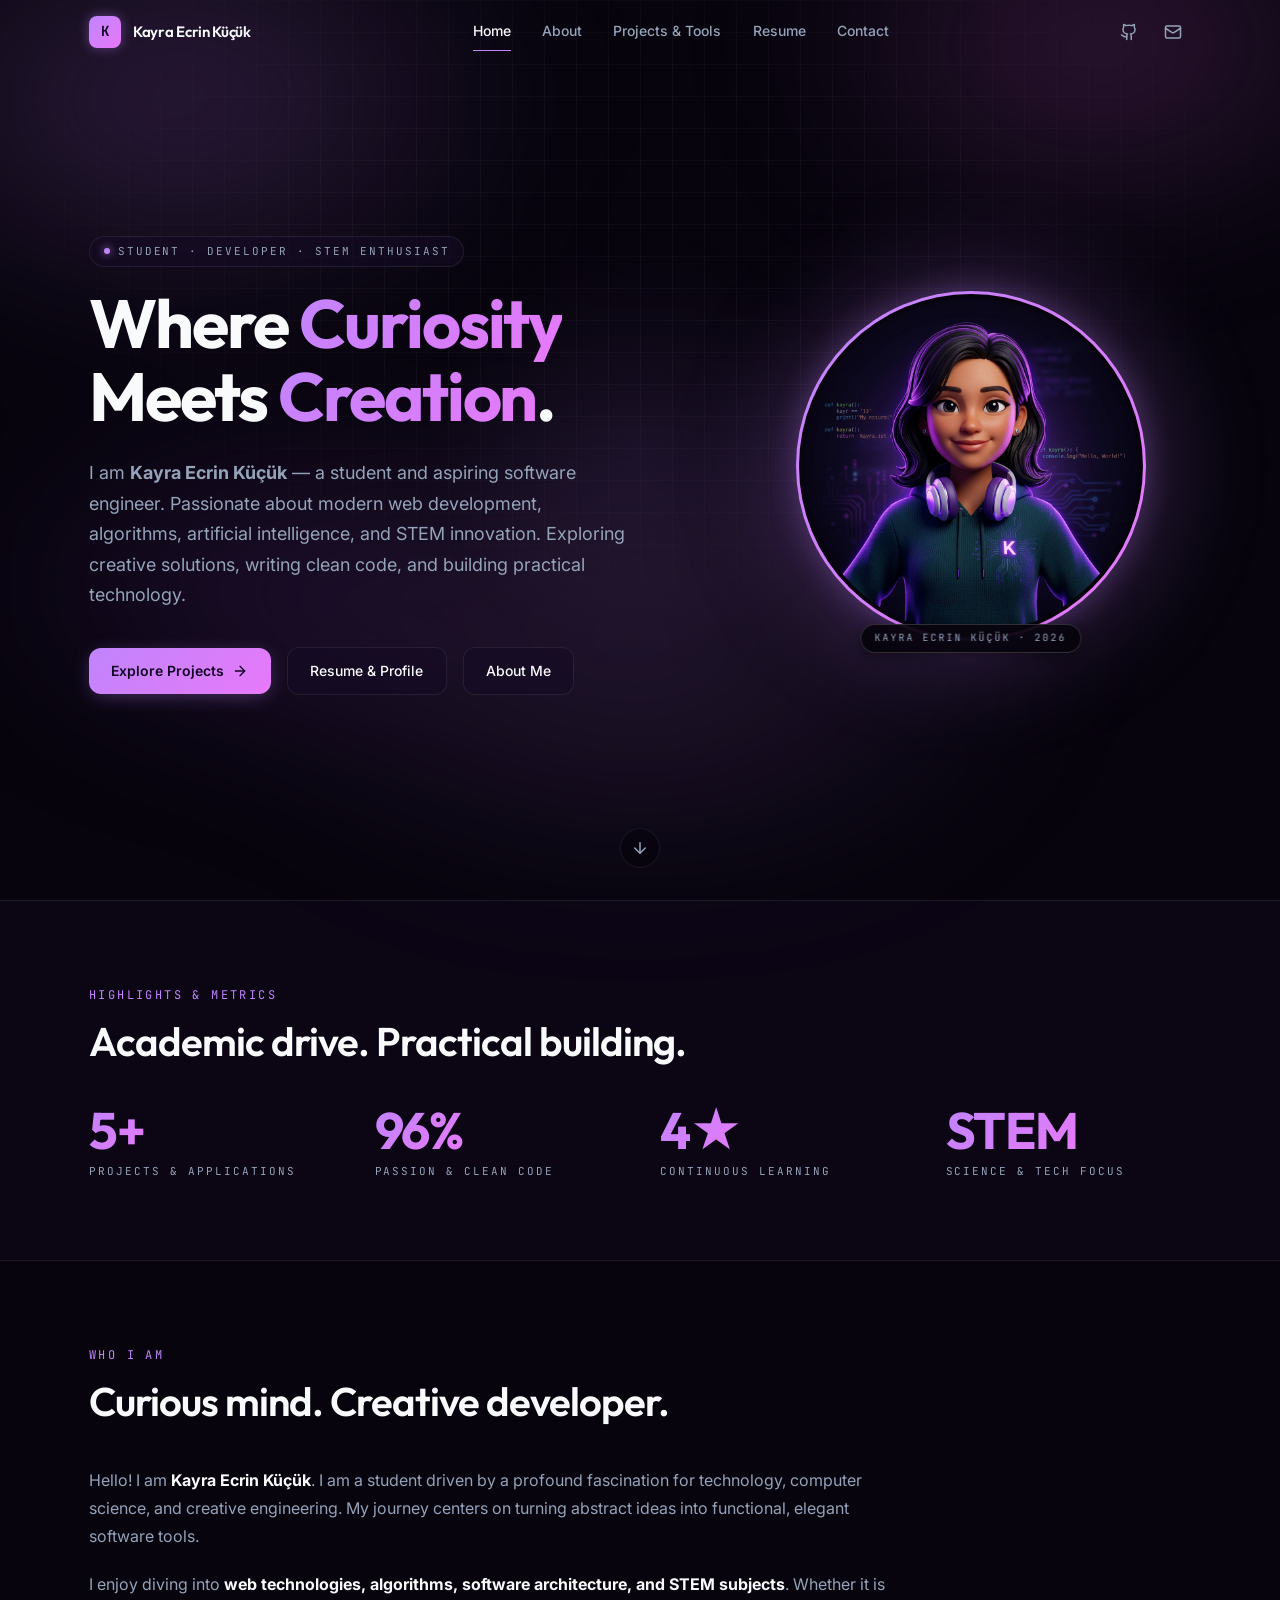
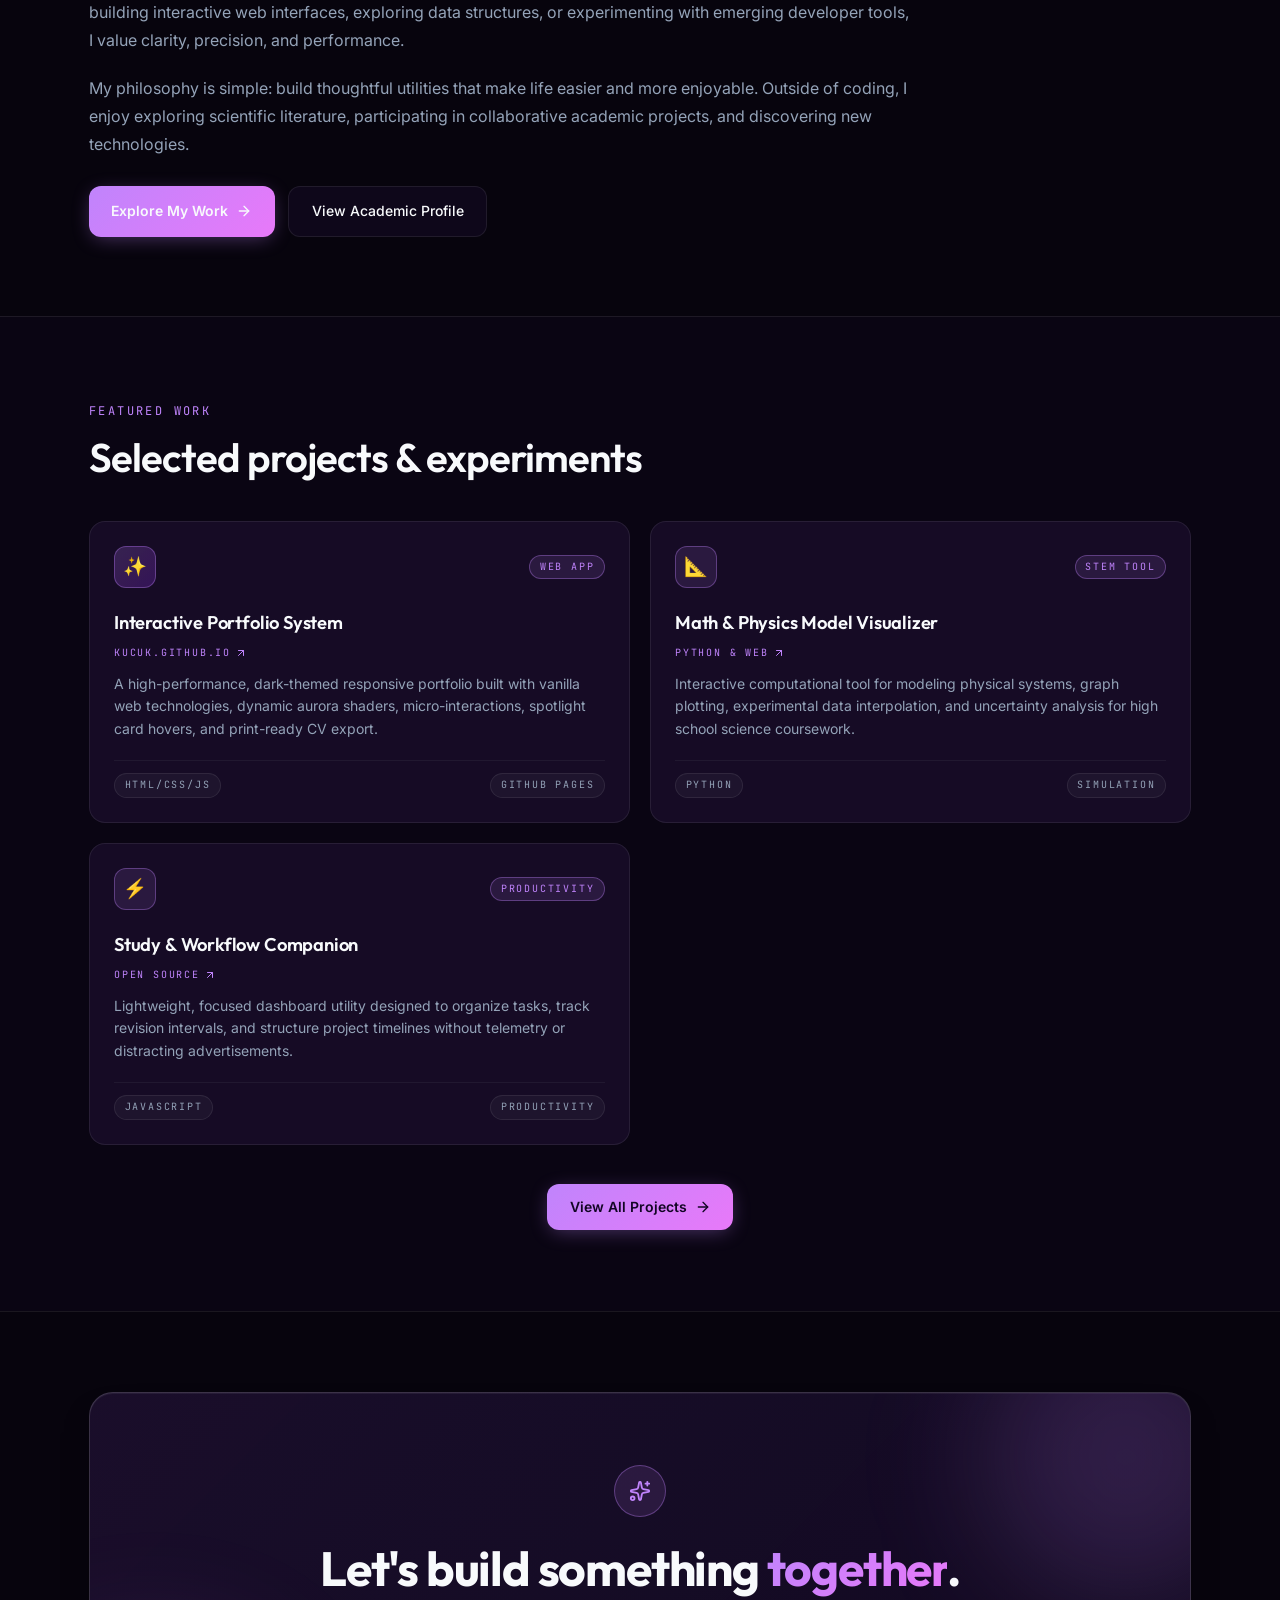
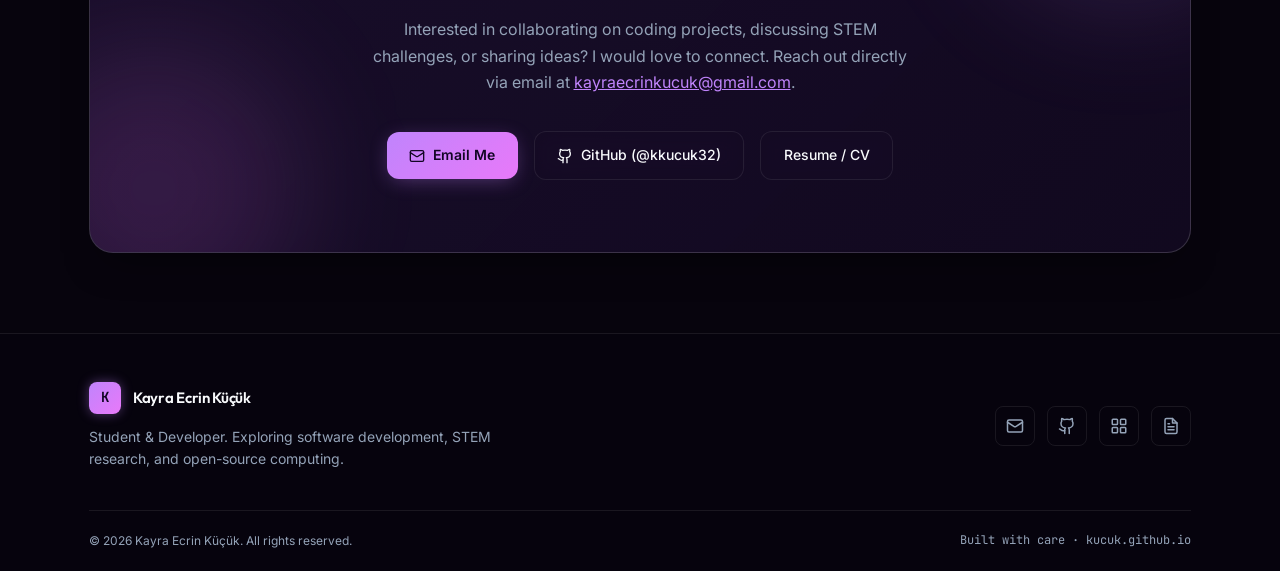
==== index.html @ c06391b4 "commit" ====
<!DOCTYPE html>
<html lang="en">

<head>
    <meta charset="UTF-8">
    <meta name="viewport" content="width=device-width, initial-scale=1.0">
    <title>Kayra Ecrin Küçük — Student & Developer</title>
    <link rel="icon" type="image/svg+xml" href="src/favicon.svg">
    <link rel="alternate icon" href="src/favicon.ico">
    <meta name="description"
        content="Portfolio of Kayra Ecrin Küçük. Student and developer passionate about software development, STEM research, modern web experiences, and innovative technology.">
    <meta name="theme-color" content="#07040d">
    <meta property="og:title" content="Kayra Ecrin Küçük — Student & Developer">
    <meta property="og:description"
        content="Student and developer building fast, modern web applications, exploring STEM research, and crafting software solutions.">
    <meta property="og:type" content="website">

    <!-- Google Fonts & Stylesheets -->
    <link rel="preconnect" href="https://fonts.googleapis.com">
    <link rel="preconnect" href="https://fonts.gstatic.com" crossorigin>
    <link rel="stylesheet" href="css/style.css">
</head>

<body>
    <!-- Top Scroll Progress Bar -->
    <div class="scroll-progress-bar" aria-hidden="true">
        <div class="scroll-progress-indicator" id="scroll-progress"></div>
    </div>

    <!-- Atmospheric Backdrop (Purple & Black Aurora Mesh) -->
    <div class="bg-grid-fade" aria-hidden="true"></div>
    <div class="aurora-mesh" aria-hidden="true"></div>

    <!-- Navigation Header -->
    <header class="site-header">
        <div class="max-w-container header-inner">
            <a href="index.html" class="brand-link" aria-label="Kayra Ecrin Küçük Home">
                <span class="brand-logo-box">K</span>
                <span>Kayra Ecrin Küçük</span>
            </a>

            <nav class="nav-links" aria-label="Main Navigation">
                <a href="index.html" class="nav-link active">Home</a>
                <a href="#about" class="nav-link">About</a>
                <a href="projects.html" class="nav-link">Projects & Tools</a>
                <a href="resume.html" class="nav-link">Resume</a>
                <a href="#contact" class="nav-link">Contact</a>
            </nav>

            <div class="header-actions">
                <a href="https://github.com/kkucuk32" target="_blank" rel="noopener noreferrer" class="icon-button"
                    aria-label="GitHub Profile" title="GitHub: @kkucuk32">
                    <svg xmlns="http://www.w3.org/2000/svg" width="18" height="18" viewBox="0 0 24 24" fill="none"
                        stroke="currentColor" stroke-width="2" stroke-linecap="round" stroke-linejoin="round">
                        <path
                            d="M15 22v-4a4.8 4.8 0 0 0-1-3.5c3 0 6-2 6-5.5.08-1.25-.27-2.48-1-3.5.28-1.15.28-2.35 0-3.5 0 0-1 0-3 1.5-2.64-.5-5.36-.5-8 0C6 2 5 2 5 2c-.3 1.15-.3 2.35 0 3.5A5.403 5.403 0 0 0 4 9c0 3.5 3 5.5 6 5.5-.39.49-.68 1.05-.85 1.65-.17.6-.22 1.23-.15 1.85v4">
                        </path>
                        <path d="M9 18c-4.51 2-5-2-7-2"></path>
                    </svg>
                </a>
                <a href="mailto:kayraecrinkucuk@gmail.com" class="icon-button" aria-label="Send Email"
                    title="kayraecrinkucuk@gmail.com">
                    <svg xmlns="http://www.w3.org/2000/svg" width="18" height="18" viewBox="0 0 24 24" fill="none"
                        stroke="currentColor" stroke-width="2" stroke-linecap="round" stroke-linejoin="round">
                        <rect width="20" height="16" x="2" y="4" rx="2"></rect>
                        <path d="m22 7-8.97 5.7a1.94 1.94 0 0 1-2.06 0L2 7"></path>
                    </svg>
                </a>
                <button type="button" class="mobile-toggle" id="mobile-toggle" aria-label="Toggle navigation menu"
                    aria-expanded="false">
                    <svg xmlns="http://www.w3.org/2000/svg" width="18" height="18" viewBox="0 0 24 24" fill="none"
                        stroke="currentColor" stroke-width="2" stroke-linecap="round" stroke-linejoin="round">
                        <path d="M4 6h16"></path>
                        <path d="M4 12h16"></path>
                        <path d="M4 18h16"></path>
                    </svg>
                </button>
            </div>
        </div>
    </header>

    <!-- Mobile Drawer -->
    <div class="mobile-nav-drawer" id="mobile-drawer" aria-label="Mobile Navigation">
        <a href="index.html" class="mobile-nav-link active">
            <span>Home</span>
            <span>→</span>
        </a>
        <a href="#about" class="mobile-nav-link">
            <span>About</span>
            <span>→</span>
        </a>
        <a href="projects.html" class="mobile-nav-link">
            <span>Projects & Tools</span>
            <span>→</span>
        </a>
        <a href="resume.html" class="mobile-nav-link">
            <span>Resume / Academic Profile</span>
            <span>→</span>
        </a>
        <a href="#contact" class="mobile-nav-link">
            <span>Contact</span>
            <span>→</span>
        </a>
        <a href="mailto:kayraecrinkucuk@gmail.com" class="mobile-nav-link">
            <span>Email (kayraecrinkucuk@gmail.com)</span>
            <span>✉️</span>
        </a>
        <a href="https://github.com/kkucuk32" target="_blank" rel="noopener noreferrer" class="mobile-nav-link">
            <span>GitHub Profile</span>
            <span>↗</span>
        </a>
    </div>

    <!-- Main Content -->
    <main class="site-main">
        <!-- Hero Section -->
        <section class="hero-section">
            <div class="max-w-container">
                <div class="hero-grid">
                    <div class="hero-content">
                        <div class="reveal">
                            <div class="badge-pill">
                                <span class="pulse-dot"></span>
                                <span>Student · Developer · STEM Enthusiast</span>
                            </div>
                        </div>

                        <div class="reveal">
                            <h1 class="hero-title">
                                Where <span class="text-gradient">Curiosity</span><br>
                                Meets <span class="text-gradient">Creation</span>.
                            </h1>
                        </div>

                        <div class="reveal">
                            <p class="hero-desc">
                                I am <strong>Kayra Ecrin Küçük</strong> — a student and aspiring software engineer.
                                Passionate about modern web development, algorithms, artificial intelligence, and STEM innovation.
                                Exploring creative solutions, writing clean code, and building practical technology.
                            </p>
                        </div>

                        <div class="reveal">
                            <div class="hero-cta-group">
                                <a href="projects.html" class="btn-primary animate-pulse-glow">
                                    <span>Explore Projects</span>
                                    <svg class="btn-arrow" xmlns="http://www.w3.org/2000/svg" width="16" height="16"
                                        viewBox="0 0 24 24" fill="none" stroke="currentColor" stroke-width="2"
                                        stroke-linecap="round" stroke-linejoin="round">
                                        <path d="M5 12h14"></path>
                                        <path d="m12 5 7 7-7 7"></path>
                                    </svg>
                                </a>
                                <a href="resume.html" class="btn-secondary">
                                    <span>Resume & Profile</span>
                                </a>
                                <a href="#about" class="btn-secondary">
                                    <span>About Me</span>
                                </a>
                            </div>
                        </div>
                    </div>

                    <div class="hero-visual reveal">
                        <div class="avatar-wrapper">
                            <div class="avatar-glow"></div>
                            <div class="avatar-ring">
                                <div class="avatar-inner">
                                    <img src="src/Avatar.png" alt="Kayra Ecrin Küçük portrait avatar"
                                        class="avatar-image" loading="eager" width="550" height="550">
                                </div>
                                <div class="avatar-chip">
                                    Kayra Ecrin Küçük · 2026
                                </div>
                            </div>
                        </div>
                    </div>
                </div>
            </div>

            <!-- Scroll Indicator -->
            <div class="hero-scroll-indicator">
                <a href="#impact" class="scroll-btn" aria-label="Scroll down to impact">
                    <svg xmlns="http://www.w3.org/2000/svg" width="18" height="18" viewBox="0 0 24 24" fill="none"
                        stroke="currentColor" stroke-width="2" stroke-linecap="round" stroke-linejoin="round">
                        <path d="M12 5v14"></path>
                        <path d="m19 12-7 7-7-7"></path>
                    </svg>
                </a>
            </div>
        </section>

        <!-- Impact / Stats Numbers Bar -->
        <section id="impact" class="section-divider impact-section section-pad">
            <div class="max-w-container">
                <div class="reveal">
                    <span class="section-tag">Highlights & Metrics</span>
                    <h2 class="section-heading">Academic drive. Practical building.</h2>
                </div>

                <div class="stats-grid reveal">
                    <div class="stat-item">
                        <span class="stat-number"><span class="text-gradient" data-count-target="6"
                                data-count-suffix="+">6+</span></span>
                        <span class="stat-label">Projects & Applications</span>
                    </div>

                    <div class="stat-item">
                        <span class="stat-number"><span class="text-gradient" data-count-target="100"
                                data-count-suffix="%">100%</span></span>
                        <span class="stat-label">Passion & Clean Code</span>
                    </div>

                    <div class="stat-item">
                        <span class="stat-number"><span class="text-gradient" data-count-target="5"
                                data-count-suffix="★">5★</span></span>
                        <span class="stat-label">Continuous Learning</span>
                    </div>

                    <div class="stat-item">
                        <span class="stat-number"><span class="text-gradient">STEM</span></span>
                        <span class="stat-label">Science & Tech Focus</span>
                    </div>
                </div>
            </div>
        </section>

        <!-- Who I Am / Story Section -->
        <section id="about" class="section-divider section-pad">
            <div class="max-w-container">
                <div class="reveal">
                    <span class="section-tag">Who I Am</span>
                    <h2 class="section-heading">Curious mind. Creative developer.</h2>
                </div>

                <div class="who-grid">
                    <div class="who-text reveal">
                        <p>
                            Hello! I am <strong>Kayra Ecrin Küçük</strong>. I am a student driven by a profound fascination
                            for technology, computer science, and creative engineering. My journey centers on turning abstract ideas
                            into functional, elegant software tools.
                        </p>
                        <p>
                            I enjoy diving into <strong>web technologies, algorithms, software architecture, and STEM subjects</strong>.
                            Whether it is building interactive web interfaces, exploring data structures, or experimenting with emerging
                            developer tools, I value clarity, precision, and performance.
                        </p>
                        <p>
                            My philosophy is simple: build thoughtful utilities that make life easier and more enjoyable.
                            Outside of coding, I enjoy exploring scientific literature, participating in collaborative academic projects,
                            and discovering new technologies.
                        </p>
                        <div style="padding-top: 0.5rem; display: flex; gap: 0.85rem; flex-wrap: wrap;">
                            <a href="projects.html" class="btn-primary">
                                <span>Explore My Work</span>
                                <svg xmlns="http://www.w3.org/2000/svg" width="16" height="16" viewBox="0 0 24 24"
                                    fill="none" stroke="currentColor" stroke-width="2" stroke-linecap="round"
                                    stroke-linejoin="round">
                                    <path d="M5 12h14"></path>
                                    <path d="m12 5 7 7-7 7"></path>
                                </svg>
                            </a>
                            <a href="resume.html" class="btn-secondary">
                                <span>View Academic Profile</span>
                            </a>
                        </div>
                    </div>
                </div>
            </div>
        </section>

        <!-- Featured Selected Projects -->
        <section class="section-divider section-pad" style="background-color: rgba(20, 11, 36, 0.3);">
            <div class="max-w-container">
                <div class="reveal">
                    <span class="section-tag">Featured Work</span>
                    <h2 class="section-heading">Selected projects & experiments</h2>
                </div>

                <div class="projects-grid">
                    <!-- Project 1: Modern Web Platform -->
                    <div class="reveal">
                        <a href="projects.html" class="spotlight-card">
                            <div class="spotlight-top">
                                <div class="spotlight-icon-box" style="background: linear-gradient(135deg, rgba(192, 132, 252, 0.2) 0%, rgba(147, 51, 234, 0.25) 100%); border-color: rgba(192, 132, 252, 0.35); color: #c084fc;">✨</div>
                                <span class="tag-badge" style="background: rgba(192, 132, 252, 0.12); border-color: rgba(192, 132, 252, 0.35); color: #c084fc;">Web App</span>
                            </div>
                            <h3 class="spotlight-title">Interactive Portfolio System</h3>
                            <span class="spotlight-link-tag">
                                kucuk.github.io
                                <svg xmlns="http://www.w3.org/2000/svg" width="12" height="12" viewBox="0 0 24 24"
                                    fill="none" stroke="currentColor" stroke-width="2" stroke-linecap="round"
                                    stroke-linejoin="round">
                                    <path d="M7 7h10v10"></path>
                                    <path d="M7 17 17 7"></path>
                                </svg>
                            </span>
                            <p class="spotlight-desc">
                                A high-performance, dark-themed responsive portfolio built with vanilla web technologies, dynamic aurora shaders, micro-interactions, spotlight card hovers, and print-ready CV export.
                            </p>
                            <div class="spotlight-footer">
                                <span class="tag-badge-muted">HTML/CSS/JS</span>
                                <span class="tag-badge-muted">GitHub Pages</span>
                            </div>
                        </a>
                    </div>

                    <!-- Project 2: STEM Analytics & Solver -->
                    <div class="reveal">
                        <a href="projects.html" class="spotlight-card">
                            <div class="spotlight-top">
                                <div class="spotlight-icon-box">📐</div>
                                <span class="tag-badge">STEM Tool</span>
                            </div>
                            <h3 class="spotlight-title">Math & Physics Model Visualizer</h3>
                            <span class="spotlight-link-tag">
                                Python & Web
                                <svg xmlns="http://www.w3.org/2000/svg" width="12" height="12" viewBox="0 0 24 24"
                                    fill="none" stroke="currentColor" stroke-width="2" stroke-linecap="round"
                                    stroke-linejoin="round">
                                    <path d="M7 7h10v10"></path>
                                    <path d="M7 17 17 7"></path>
                                </svg>
                            </span>
                            <p class="spotlight-desc">
                                Interactive computational tool for modeling physical systems, graph plotting, experimental data interpolation, and uncertainty analysis for high school science coursework.
                            </p>
                            <div class="spotlight-footer">
                                <span class="tag-badge-muted">Python</span>
                                <span class="tag-badge-muted">Simulation</span>
                            </div>
                        </a>
                    </div>

                    <!-- Project 3: Smart Productivity Utility -->
                    <div class="reveal">
                        <a href="projects.html" class="spotlight-card">
                            <div class="spotlight-top">
                                <div class="spotlight-icon-box">⚡</div>
                                <span class="tag-badge">Productivity</span>
                            </div>
                            <h3 class="spotlight-title">Study & Workflow Companion</h3>
                            <span class="spotlight-link-tag">
                                Open Source
                                <svg xmlns="http://www.w3.org/2000/svg" width="12" height="12" viewBox="0 0 24 24"
                                    fill="none" stroke="currentColor" stroke-width="2" stroke-linecap="round"
                                    stroke-linejoin="round">
                                    <path d="M7 7h10v10"></path>
                                    <path d="M7 17 17 7"></path>
                                </svg>
                            </span>
                            <p class="spotlight-desc">
                                Lightweight, focused dashboard utility designed to organize tasks, track revision intervals, and structure project timelines without telemetry or distracting advertisements.
                            </p>
                            <div class="spotlight-footer">
                                <span class="tag-badge-muted">JavaScript</span>
                                <span class="tag-badge-muted">Productivity</span>
                            </div>
                        </a>
                    </div>
                </div>

                <div class="reveal" style="margin-top: 2.5rem; display: flex; justify-content: center;">
                    <a href="projects.html" class="btn-primary">
                        <span>View All Projects</span>
                        <svg class="btn-arrow" xmlns="http://www.w3.org/2000/svg" width="16" height="16"
                            viewBox="0 0 24 24" fill="none" stroke="currentColor" stroke-width="2"
                            stroke-linecap="round" stroke-linejoin="round">
                            <path d="M5 12h14"></path>
                            <path d="m12 5 7 7-7 7"></path>
                        </svg>
                    </a>
                </div>
            </div>
        </section>

        <!-- CTA Section -->
        <section id="contact" class="section-divider section-pad">
            <div class="max-w-container">
                <div class="reveal">
                    <div class="cta-card">
                        <div class="cta-glow-1"></div>
                        <div class="cta-glow-2"></div>

                        <div class="cta-icon-box">
                            <svg xmlns="http://www.w3.org/2000/svg" width="22" height="22" viewBox="0 0 24 24"
                                fill="none" stroke="currentColor" stroke-width="2" stroke-linecap="round"
                                stroke-linejoin="round">
                                <path
                                    d="M11.017 2.814a1 1 0 0 1 1.966 0l1.051 5.558a2 2 0 0 0 1.594 1.594l5.558 1.051a1 1 0 0 1 0 1.966l-5.558 1.051a2 2 0 0 0-1.594 1.594l-1.051 5.558a1 1 0 0 1-1.966 0l-1.051-5.558a2 2 0 0 0-1.594-1.594l-5.558-1.051a1 1 0 0 1 0-1.966l5.558-1.051a2 2 0 0 0 1.594-1.594z">
                                </path>
                                <path d="M20 2v4"></path>
                                <path d="M22 4h-4"></path>
                                <circle cx="4" cy="20" r="2"></circle>
                            </svg>
                        </div>

                        <h2 class="cta-title">
                            Let's build something <span class="text-gradient">together</span>.
                        </h2>

                        <p class="cta-desc">
                            Interested in collaborating on coding projects, discussing STEM challenges, or sharing ideas?
                            I would love to connect. Reach out directly via email at
                            <a href="mailto:kayraecrinkucuk@gmail.com"
                                style="color: var(--primary); text-decoration: underline;">kayraecrinkucuk@gmail.com</a>.
                        </p>

                        <div class="cta-actions">
                            <a href="mailto:kayraecrinkucuk@gmail.com" class="btn-primary animate-pulse-glow">
                                <svg xmlns="http://www.w3.org/2000/svg" width="16" height="16" viewBox="0 0 24 24"
                                    fill="none" stroke="currentColor" stroke-width="2" stroke-linecap="round"
                                    stroke-linejoin="round">
                                    <rect width="20" height="16" x="2" y="4" rx="2"></rect>
                                    <path d="m22 7-8.97 5.7a1.94 1.94 0 0 1-2.06 0L2 7"></path>
                                </svg>
                                <span>Email Me</span>
                            </a>
                            <a href="https://github.com/kkucuk32" target="_blank" rel="noopener noreferrer"
                                class="btn-secondary">
                                <svg xmlns="http://www.w3.org/2000/svg" width="16" height="16" viewBox="0 0 24 24"
                                    fill="none" stroke="currentColor" stroke-width="2" stroke-linecap="round"
                                    stroke-linejoin="round">
                                    <path
                                        d="M15 22v-4a4.8 4.8 0 0 0-1-3.5c3 0 6-2 6-5.5.08-1.25-.27-2.48-1-3.5.28-1.15.28-2.35 0-3.5 0 0-1 0-3 1.5-2.64-.5-5.36-.5-8 0C6 2 5 2 5 2c-.3 1.15-.3 2.35 0 3.5A5.403 5.403 0 0 0 4 9c0 3.5 3 5.5 6 5.5-.39.49-.68 1.05-.85 1.65-.17.6-.22 1.23-.15 1.85v4">
                                    </path>
                                    <path d="M9 18c-4.51 2-5-2-7-2"></path>
                                </svg>
                                <span>GitHub (@kkucuk32)</span>
                            </a>
                            <a href="resume.html" class="btn-secondary">
                                <span>Resume / CV</span>
                            </a>
                        </div>
                    </div>
                </div>
            </div>
        </section>
    </main>

    <!-- Footer -->
    <footer class="site-footer">
        <div class="max-w-container">
            <div class="footer-top">
                <div class="footer-brand">
                    <a href="index.html" class="brand-link">
                        <span class="brand-logo-box">K</span>
                        <span>Kayra Ecrin Küçük</span>
                    </a>
                    <p class="footer-bio">
                        Student & Developer. Exploring software development, STEM research, and open-source computing.
                    </p>
                </div>

                <div class="footer-social-links">
                    <a href="mailto:kayraecrinkucuk@gmail.com" class="footer-social-btn"
                        aria-label="Email Kayra Ecrin Küçük" title="kayraecrinkucuk@gmail.com">
                        <svg xmlns="http://www.w3.org/2000/svg" width="18" height="18" viewBox="0 0 24 24" fill="none"
                            stroke="currentColor" stroke-width="2" stroke-linecap="round" stroke-linejoin="round">
                            <rect width="20" height="16" x="2" y="4" rx="2"></rect>
                            <path d="m22 7-8.97 5.7a1.94 1.94 0 0 1-2.06 0L2 7"></path>
                        </svg>
                    </a>
                    <a href="https://github.com/kkucuk32" target="_blank" rel="noopener noreferrer"
                        class="footer-social-btn" aria-label="GitHub Profile" title="GitHub">
                        <svg xmlns="http://www.w3.org/2000/svg" width="18" height="18" viewBox="0 0 24 24" fill="none"
                            stroke="currentColor" stroke-width="2" stroke-linecap="round" stroke-linejoin="round">
                            <path
                                d="M15 22v-4a4.8 4.8 0 0 0-1-3.5c3 0 6-2 6-5.5.08-1.25-.27-2.48-1-3.5.28-1.15.28-2.35 0-3.5 0 0-1 0-3 1.5-2.64-.5-5.36-.5-8 0C6 2 5 2 5 2c-.3 1.15-.3 2.35 0 3.5A5.403 5.403 0 0 0 4 9c0 3.5 3 5.5 6 5.5-.39.49-.68 1.05-.85 1.65-.17.6-.22 1.23-.15 1.85v4">
                            </path>
                            <path d="M9 18c-4.51 2-5-2-7-2"></path>
                        </svg>
                    </a>
                    <a href="projects.html" class="footer-social-btn" aria-label="Projects" title="Projects">
                        <svg xmlns="http://www.w3.org/2000/svg" width="18" height="18" viewBox="0 0 24 24" fill="none"
                            stroke="currentColor" stroke-width="2" stroke-linecap="round" stroke-linejoin="round">
                            <rect width="7" height="7" x="3" y="3" rx="1"></rect>
                            <rect width="7" height="7" x="14" y="3" rx="1"></rect>
                            <rect width="7" height="7" x="14" y="14" rx="1"></rect>
                            <rect width="7" height="7" x="3" y="14" rx="1"></rect>
                        </svg>
                    </a>
                    <a href="resume.html" class="footer-social-btn" aria-label="Resume / CV" title="Resume">
                        <svg xmlns="http://www.w3.org/2000/svg" width="18" height="18" viewBox="0 0 24 24" fill="none"
                            stroke="currentColor" stroke-width="2" stroke-linecap="round" stroke-linejoin="round">
                            <path d="M14 2H6a2 2 0 0 0-2 2v16a2 2 0 0 0 2 2h12a2 2 0 0 0 2-2V8z"></path>
                            <polyline points="14 2 14 8 20 8"></polyline>
                            <line x1="16" y1="13" x2="8" y2="13"></line>
                            <line x1="16" y1="17" x2="8" y2="17"></line>
                            <polyline points="10 9 9 9 8 9"></polyline>
                        </svg>
                    </a>
                </div>
            </div>

            <div class="footer-bottom">
                <span>© 2026 Kayra Ecrin Küçük. All rights reserved.</span>
                <span class="font-mono">Built with care · kucuk.github.io</span>
            </div>
        </div>
    </footer>

    <!-- JavaScript -->
    <script src="scripts/main.js"></script>
</body>

</html>
---- css/style.css ----
﻿@import url('https://fonts.googleapis.com/css2?family=Inter:wght@300;400;500;600;700;800&family=JetBrains+Mono:wght@400;500;600&family=Outfit:wght@500;600;700;800&display=swap');

:root {
    /* Color Palette — Kayra Ecrin Küçük's Velvet Obsidian & Luminous Purple Aesthetic */
    --background: #07040d;
    --background-subtle: #0d0718;
    --surface: rgba(20, 11, 36, 0.6);
    --surface-elevated: rgba(34, 18, 56, 0.7);
    --surface-solid: #140b24;
    --border: rgba(255, 255, 255, 0.08);
    --border-strong: rgba(255, 255, 255, 0.16);
    --border-primary: rgba(192, 132, 252, 0.35);

    --primary: #c084fc;
    --primary-glow: #e879f9;
    --primary-foreground: #120524;
    --primary-subtle: rgba(192, 132, 252, 0.12);

    --foreground: #f8fafc;
    --muted-foreground: #94a3b8;

    --font-sans: 'Inter', -apple-system, BlinkMacSystemFont, 'Segoe UI', Roboto, sans-serif;
    --font-display: 'Outfit', 'Inter', sans-serif;
    --font-mono: 'JetBrains Mono', ui-monospace, monospace;

    --radius-sm: 8px;
    --radius-md: 12px;
    --radius-lg: 16px;
    --radius-xl: 24px;
    --radius-full: 9999px;

    --gradient-warm: linear-gradient(135deg, #c084fc 0%, #e879f9 100%);
    --gradient-radial: radial-gradient(circle at 50% 0%, rgba(192, 132, 252, 0.15) 0%, transparent 65%);
    --shadow-card: 0 1px 0 0 rgba(255, 255, 255, 0.06) inset, 0 20px 40px -20px rgba(0, 0, 0, 0.6);
    --shadow-glow: 0 0 0 1px rgba(192, 132, 252, 0.3), 0 10px 40px -10px rgba(192, 132, 252, 0.35);

    --max-w-content: 1150px;
}

/* Reset & Base */
*, *::before, *::after {
    box-sizing: border-box;
    margin: 0;
    padding: 0;
}

html {
    scroll-behavior: smooth;
    color-scheme: dark;
    -webkit-font-smoothing: antialiased;
    -moz-osx-font-smoothing: grayscale;
    text-rendering: optimizeLegibility;
}

body {
    background-color: var(--background);
    color: var(--foreground);
    font-family: var(--font-sans);
    line-height: 1.6;
    overflow-x: hidden;
    min-height: 100vh;
    display: flex;
    flex-direction: column;
}

::selection {
    background-color: rgba(192, 132, 252, 0.3);
    color: #ffffff;
}

a {
    color: inherit;
    text-decoration: none;
}

button {
    background: none;
    border: none;
    color: inherit;
    cursor: pointer;
    font: inherit;
}

/* Top Scroll Progress Line */
.scroll-progress-bar {
    position: fixed;
    left: 0;
    top: 0;
    width: 100%;
    height: 2px;
    z-index: 100;
    background: transparent;
    pointer-events: none;
}

.scroll-progress-indicator {
    height: 100%;
    width: 0%;
    background: var(--gradient-warm);
    box-shadow: 0 0 14px rgba(192, 132, 252, 0.7);
    transition: width 0.08s linear;
}

/* Background Atmosphere Effects */
.bg-grid-fade {
    position: absolute;
    inset: 0;
    background-image: 
        linear-gradient(to right, rgba(255, 255, 255, 0.03) 1px, transparent 1px),
        linear-gradient(to bottom, rgba(255, 255, 255, 0.03) 1px, transparent 1px);
    background-size: 32px 32px;
    mask-image: radial-gradient(ellipse 70% 60% at 50% 25%, #000 30%, transparent 80%);
    -webkit-mask-image: radial-gradient(ellipse 70% 60% at 50% 25%, #000 30%, transparent 80%);
    pointer-events: none;
    z-index: 0;
}

.aurora-mesh {
    position: absolute;
    left: 50%;
    top: 35%;
    width: 120%;
    height: 120%;
    transform: translate(-50%, -50%);
    background:
        radial-gradient(35% 30% at 20% 30%, rgba(192, 132, 252, 0.22) 0%, transparent 70%),
        radial-gradient(30% 25% at 80% 25%, rgba(232, 121, 249, 0.2) 0%, transparent 70%),
        radial-gradient(40% 35% at 50% 80%, rgba(192, 132, 252, 0.16) 0%, transparent 70%),
        radial-gradient(28% 22% at 25% 75%, rgba(168, 85, 247, 0.15) 0%, transparent 70%);
    filter: blur(80px) saturate(1.2);
    animation: aurora-drift 24s ease-in-out infinite alternate;
    pointer-events: none;
    z-index: 0;
    will-change: transform, filter;
}

@keyframes aurora-drift {
    0% {
        transform: translate(-50%, -50%) rotate(0deg) scale(1);
    }
    50% {
        transform: translate(-48%, -52%) rotate(3deg) scale(1.05);
    }
    100% {
        transform: translate(-52%, -48%) rotate(-3deg) scale(0.98);
    }
}

.cursor-glow {
    position: fixed;
    width: 450px;
    height: 450px;
    background: radial-gradient(circle, rgba(192, 132, 252, 0.08) 0%, transparent 70%);
    border-radius: 50%;
    pointer-events: none;
    transform: translate(-50%, -50%);
    z-index: 1;
    transition: opacity 0.3s ease;
}

/* Layout Container */
.max-w-container {
    max-width: var(--max-w-content);
    margin-left: auto;
    margin-right: auto;
    padding-left: 1.5rem;
    padding-right: 1.5rem;
    width: 100%;
}

/* Header & Navigation */
.site-header {
    position: fixed;
    top: 0;
    left: 0;
    right: 0;
    z-index: 50;
    height: 4rem;
    transition: all 0.3s ease;
    border-bottom: 1px solid transparent;
}

.site-header.scrolled {
    background-color: rgba(7, 4, 13, 0.85);
    backdrop-filter: blur(14px);
    -webkit-backdrop-filter: blur(14px);
    border-bottom: 1px solid var(--border);
    box-shadow: 0 4px 20px -2px rgba(0, 0, 0, 0.5);
}

.header-inner {
    height: 100%;
    display: flex;
    align-items: center;
    justify-content: space-between;
}

.brand-link {
    display: flex;
    align-items: center;
    gap: 0.75rem;
    font-family: var(--font-display);
    font-size: 0.9375rem;
    font-weight: 600;
    letter-spacing: -0.02em;
    transition: opacity 0.2s ease;
}

.brand-link:hover {
    opacity: 0.9;
}

.brand-logo-box {
    display: grid;
    place-items: center;
    width: 2rem;
    height: 2rem;
    border-radius: 8px;
    background: var(--gradient-warm);
    color: var(--primary-foreground);
    font-family: var(--font-mono);
    font-size: 0.875rem;
    font-weight: 700;
    box-shadow: 0 0 12px rgba(192, 132, 252, 0.4);
}

.nav-links {
    display: none;
    align-items: center;
    gap: 0.25rem;
}

@media (min-width: 768px) {
    .nav-links {
        display: flex;
    }
}

.nav-link {
    position: relative;
    padding: 0.45rem 0.85rem;
    font-size: 0.875rem;
    font-weight: 500;
    color: var(--muted-foreground);
    transition: color 0.2s ease;
    border-radius: var(--radius-sm);
}

.nav-link:hover,
.nav-link.active {
    color: var(--foreground);
}

.nav-link::after {
    content: '';
    position: absolute;
    left: 0.85rem;
    right: 0.85rem;
    bottom: -1px;
    height: 1px;
    background: var(--primary);
    transform: scaleX(0);
    transform-origin: left;
    transition: transform 0.25s ease;
}

.nav-link:hover::after,
.nav-link.active::after {
    transform: scaleX(1);
}

.header-actions {
    display: flex;
    align-items: center;
    gap: 0.5rem;
}

.icon-button {
    display: grid;
    place-items: center;
    width: 2.25rem;
    height: 2.25rem;
    border-radius: var(--radius-sm);
    color: var(--muted-foreground);
    border: 1px solid transparent;
    transition: all 0.2s ease;
}

.icon-button:hover {
    color: var(--primary);
    background-color: var(--primary-subtle);
    border-color: var(--border-primary);
}

.mobile-toggle {
    display: grid;
    place-items: center;
    width: 2.25rem;
    height: 2.25rem;
    border-radius: var(--radius-sm);
    border: 1px solid var(--border);
    color: var(--foreground);
}

@media (min-width: 768px) {
    .mobile-toggle {
        display: none;
    }
}

/* Mobile Nav Drawer */
.mobile-nav-drawer {
    display: none;
    position: fixed;
    top: 4rem;
    left: 0;
    right: 0;
    background-color: rgba(7, 4, 13, 0.96);
    backdrop-filter: blur(20px);
    -webkit-backdrop-filter: blur(20px);
    border-bottom: 1px solid var(--border);
    padding: 1.25rem 1.5rem;
    flex-direction: column;
    gap: 0.75rem;
    z-index: 49;
    box-shadow: 0 10px 30px rgba(0, 0, 0, 0.5);
    animation: drawer-fade-in 0.2s ease;
}

.mobile-nav-drawer.open {
    display: flex;
}

@keyframes drawer-fade-in {
    from {
        opacity: 0;
        transform: translateY(-8px);
    }
    to {
        opacity: 1;
        transform: translateY(0);
    }
}

.mobile-nav-link {
    font-size: 1rem;
    font-weight: 500;
    color: var(--muted-foreground);
    padding: 0.6rem 0;
    border-bottom: 1px solid var(--border);
    display: flex;
    justify-content: space-between;
    align-items: center;
}

.mobile-nav-link.active,
.mobile-nav-link:hover {
    color: var(--primary);
}

/* Typography Utilities */
.font-display {
    font-family: var(--font-display);
}

.font-mono {
    font-family: var(--font-mono);
}

.text-gradient {
    background: var(--gradient-warm);
    -webkit-background-clip: text;
    background-clip: text;
    -webkit-text-fill-color: transparent;
    display: inline;
}

.section-tag {
    font-family: var(--font-mono);
    font-size: 0.75rem;
    text-transform: uppercase;
    letter-spacing: 0.2em;
    color: var(--primary);
    margin-bottom: 0.75rem;
    display: inline-block;
}

.section-heading {
    font-family: var(--font-display);
    font-size: clamp(1.85rem, 3.5vw, 2.5rem);
    font-weight: 600;
    letter-spacing: -0.025em;
    line-height: 1.2;
}

/* Badges */
.badge-pill {
    display: inline-flex;
    align-items: center;
    gap: 0.5rem;
    padding: 0.35rem 0.85rem;
    border-radius: var(--radius-full);
    border: 1px solid var(--border);
    background-color: rgba(20, 11, 36, 0.6);
    backdrop-filter: blur(12px);
    -webkit-backdrop-filter: blur(12px);
    font-family: var(--font-mono);
    font-size: 0.6875rem;
    text-transform: uppercase;
    letter-spacing: 0.18em;
    color: var(--muted-foreground);
}

.pulse-dot {
    width: 6px;
    height: 6px;
    border-radius: 50%;
    background-color: var(--primary);
    box-shadow: 0 0 8px var(--primary);
    animation: dot-pulse 2s cubic-bezier(0.4, 0, 0.6, 1) infinite;
}

@keyframes dot-pulse {
    0%, 100% {
        opacity: 1;
        transform: scale(1);
    }
    50% {
        opacity: 0.4;
        transform: scale(0.85);
    }
}

.tag-badge {
    display: inline-flex;
    align-items: center;
    gap: 0.35rem;
    padding: 0.2rem 0.6rem;
    border-radius: var(--radius-full);
    font-family: var(--font-mono);
    font-size: 0.625rem;
    text-transform: uppercase;
    letter-spacing: 0.18em;
    border: 1px solid var(--border-primary);
    background-color: var(--primary-subtle);
    color: var(--primary);
}

.tag-badge-muted {
    display: inline-flex;
    align-items: center;
    padding: 0.2rem 0.6rem;
    border-radius: var(--radius-full);
    font-family: var(--font-mono);
    font-size: 0.625rem;
    text-transform: uppercase;
    letter-spacing: 0.18em;
    border: 1px solid var(--border);
    background-color: rgba(255, 255, 255, 0.04);
    color: var(--muted-foreground);
}

/* Buttons */
.btn-primary {
    display: inline-flex;
    align-items: center;
    justify-content: center;
    gap: 0.5rem;
    padding: 0.75rem 1.4rem;
    border-radius: var(--radius-md);
    background: var(--gradient-warm);
    color: #120524;
    font-size: 0.875rem;
    font-weight: 600;
    transition: all 0.25s cubic-bezier(0.16, 1, 0.3, 1);
    box-shadow: 0 4px 20px -4px rgba(192, 132, 252, 0.4);
    position: relative;
    overflow: hidden;
}

.btn-primary:hover {
    transform: translateY(-2px);
    box-shadow: 0 8px 25px -4px rgba(192, 132, 252, 0.55);
}

.btn-primary .btn-arrow {
    transition: transform 0.2s ease;
}

.btn-primary:hover .btn-arrow {
    transform: translateX(3px);
}

.btn-secondary {
    display: inline-flex;
    align-items: center;
    justify-content: center;
    gap: 0.5rem;
    padding: 0.75rem 1.4rem;
    border-radius: var(--radius-md);
    border: 1px solid var(--border);
    background-color: rgba(20, 11, 36, 0.6);
    color: var(--foreground);
    font-size: 0.875rem;
    font-weight: 500;
    backdrop-filter: blur(10px);
    -webkit-backdrop-filter: blur(10px);
    transition: all 0.25s ease;
}

.btn-secondary:hover {
    border-color: var(--border-primary);
    background-color: var(--primary-subtle);
    color: var(--primary);
    transform: translateY(-2px);
}

/* Sections */
.site-main {
    flex: 1;
    padding-top: 4rem;
}

.section-divider {
    border-top: 1px solid var(--border);
    position: relative;
}

.section-pad {
    padding-top: 5rem;
    padding-bottom: 5rem;
}

@media (max-width: 640px) {
    .section-pad {
        padding-top: 3.5rem;
        padding-bottom: 3.5rem;
    }
}

/* Hero Section */
.hero-section {
    position: relative;
    overflow: hidden;
    min-height: calc(100vh - 4rem);
    display: flex;
    align-items: center;
    padding-top: 2rem;
    padding-bottom: 4rem;
}

.hero-grid {
    position: relative;
    z-index: 10;
    display: grid;
    grid-template-columns: 1fr;
    gap: 3rem;
    align-items: center;
}

@media (min-width: 992px) {
    .hero-grid {
        grid-template-columns: 1.15fr 0.85fr;
        gap: 4rem;
    }
}

.hero-content {
    display: flex;
    flex-direction: column;
}

.hero-title {
    font-family: var(--font-display);
    font-size: clamp(2.5rem, 5.5vw, 4.25rem);
    font-weight: 700;
    line-height: 1.08;
    letter-spacing: -0.03em;
    margin-top: 1.25rem;
}

.hero-desc {
    margin-top: 1.5rem;
    max-width: 34rem;
    font-size: clamp(0.95rem, 1.8vw, 1.125rem);
    line-height: 1.7;
    color: var(--muted-foreground);
}

.hero-desc a {
    color: var(--foreground);
    text-decoration: underline;
    text-decoration-color: rgba(192, 132, 252, 0.6);
    text-underline-offset: 4px;
    transition: color 0.2s ease;
}

.hero-desc a:hover {
    color: var(--primary);
}

.hero-cta-group {
    margin-top: 2.25rem;
    display: flex;
    flex-wrap: wrap;
    align-items: center;
    gap: 1rem;
}

/* Hero Portrait / Visual Emblem */
.hero-visual {
    display: flex;
    align-items: center;
    justify-content: center;
}

.avatar-wrapper {
    position: relative;
    transition: transform 0.3s cubic-bezier(0.2, 0, 0.1, 1);
    transform-style: preserve-3d;
}

.avatar-glow {
    position: absolute;
    inset: -1.5rem;
    border-radius: 50%;
    background-color: rgba(192, 132, 252, 0.2);
    filter: blur(48px);
    pointer-events: none;
    z-index: 0;
}

.avatar-ring {
    position: relative;
    width: 220px;
    height: 220px;
    border-radius: 50%;
    padding: 3px;
    background: var(--gradient-warm);
    box-shadow: 0 0 35px -5px rgba(192, 132, 252, 0.4);
}

@media (min-width: 640px) {
    .avatar-ring {
        width: 320px;
        height: 320px;
    }
}

@media (min-width: 992px) {
    .avatar-ring {
        width: 350px;
        height: 350px;
    }
}

.avatar-inner {
    width: 100%;
    height: 100%;
    border-radius: 50%;
    background-color: var(--background);
    padding: 4px;
    overflow: hidden;
    display: flex;
    align-items: center;
    justify-content: center;
}

.avatar-image {
    width: 100%;
    height: 100%;
    border-radius: 50%;
    object-fit: cover;
    object-position: center;
    display: block;
    user-select: none;
    -webkit-user-drag: none;
}

.avatar-chip {
    position: absolute;
    bottom: -0.75rem;
    left: 50%;
    transform: translateX(-50%);
    white-space: nowrap;
    border-radius: var(--radius-full);
    border: 1px solid var(--border-strong);
    background-color: rgba(7, 4, 13, 0.92);
    backdrop-filter: blur(12px);
    -webkit-backdrop-filter: blur(12px);
    padding: 0.35rem 0.85rem;
    font-family: var(--font-mono);
    font-size: 0.625rem;
    text-transform: uppercase;
    letter-spacing: 0.2em;
    color: var(--muted-foreground);
    box-shadow: 0 4px 12px rgba(0, 0, 0, 0.4);
}

.hero-scroll-indicator {
    position: absolute;
    bottom: 2rem;
    left: 0;
    right: 0;
    display: none;
    justify-content: center;
    z-index: 10;
}

@media (min-width: 640px) {
    .hero-scroll-indicator {
        display: flex;
    }
}

.scroll-btn {
    display: grid;
    place-items: center;
    width: 2.5rem;
    height: 2.5rem;
    border-radius: 50%;
    border: 1px solid var(--border);
    background-color: rgba(7, 4, 13, 0.6);
    color: var(--muted-foreground);
    backdrop-filter: blur(8px);
    -webkit-backdrop-filter: blur(8px);
    transition: all 0.2s ease;
    animation: float-bounce 3s ease-in-out infinite;
}

.scroll-btn:hover {
    border-color: var(--primary);
    color: var(--primary);
}

@keyframes float-bounce {
    0%, 100% {
        transform: translateY(0);
    }
    50% {
        transform: translateY(6px);
    }
}

/* Impact & Stats Bar */
.impact-section {
    background-color: rgba(20, 11, 36, 0.35);
}

.stats-grid {
    margin-top: 2.5rem;
    display: grid;
    grid-template-columns: repeat(2, 1fr);
    gap: 2rem 1.5rem;
}

@media (min-width: 768px) {
    .stats-grid {
        grid-template-columns: repeat(4, 1fr);
        gap: 2.5rem;
    }
}

.stat-item {
    display: flex;
    flex-direction: column;
    gap: 0.4rem;
}

.stat-number {
    font-family: var(--font-display);
    font-size: clamp(2rem, 4vw, 3.25rem);
    font-weight: 700;
    line-height: 1;
    letter-spacing: -0.02em;
    color: var(--foreground);
    white-space: nowrap;
}

.stat-label {
    font-family: var(--font-mono);
    font-size: 0.6875rem;
    text-transform: uppercase;
    letter-spacing: 0.18em;
    color: var(--muted-foreground);
}

/* Who I Am Section */
.who-grid {
    margin-top: 2.5rem;
    display: grid;
    grid-template-columns: 1fr;
    gap: 3rem;
    align-items: start;
}

@media (min-width: 992px) {
    .who-grid {
        grid-template-columns: 1fr 220px;
        gap: 3.5rem;
    }
}

.who-text {
    display: flex;
    flex-direction: column;
    gap: 1.25rem;
    color: var(--muted-foreground);
    font-size: 1rem;
    line-height: 1.75;
}

.who-text strong,
.who-text a {
    color: var(--foreground);
}

.who-card-visual {
    position: relative;
    max-width: 220px;
    margin: 0 auto;
}

.who-card-img-container {
    position: relative;
    aspect-ratio: 4 / 5;
    width: 100%;
    overflow: hidden;
    border-radius: var(--radius-xl);
    border: 1px solid var(--border-strong);
    box-shadow: var(--shadow-card);
}

.who-card-img {
    width: 100%;
    height: 100%;
    object-fit: cover;
    transition: transform 0.4s ease;
}

.who-card-visual:hover .who-card-img {
    transform: scale(1.04);
}

.who-card-chip {
    position: absolute;
    bottom: -0.75rem;
    left: 50%;
    transform: translateX(-50%);
    white-space: nowrap;
    border-radius: var(--radius-full);
    border: 1px solid var(--border-strong);
    background-color: var(--background);
    padding: 0.3rem 0.75rem;
    font-family: var(--font-mono);
    font-size: 0.625rem;
    text-transform: uppercase;
    letter-spacing: 0.2em;
    color: var(--muted-foreground);
}

/* Spotlight Cards (Selected Projects) */
.projects-grid {
    margin-top: 2.5rem;
    display: grid;
    grid-template-columns: 1fr;
    gap: 1.25rem;
}

@media (min-width: 640px) {
    .projects-grid {
        grid-template-columns: repeat(2, 1fr);
    }
}

@media (min-width: 1024px) {
    .projects-grid {
        grid-template-columns: repeat(2, 1fr);
    }
}

.spotlight-card {
    position: relative;
    display: flex;
    flex-direction: column;
    height: 100%;
    overflow: hidden;
    border-radius: var(--radius-lg);
    border: 1px solid var(--border);
    background-color: rgba(34, 18, 56, 0.5);
    backdrop-filter: blur(12px);
    -webkit-backdrop-filter: blur(12px);
    padding: 1.5rem;
    transition: all 0.3s cubic-bezier(0.16, 1, 0.3, 1);
    text-decoration: none;
    color: inherit;
}

.spotlight-card::before {
    content: "";
    position: absolute;
    inset: 0;
    border-radius: inherit;
    pointer-events: none;
    opacity: 0;
    transition: opacity 0.3s ease;
    background: radial-gradient(
        280px circle at var(--spot-x, 50%) var(--spot-y, 50%),
        rgba(192, 132, 252, 0.22),
        transparent 65%
    );
}

.spotlight-card:hover {
    transform: translateY(-4px);
    border-color: rgba(192, 132, 252, 0.45);
    box-shadow: 0 12px 30px -10px rgba(0, 0, 0, 0.5), 0 0 20px -5px rgba(192, 132, 252, 0.2);
}

.spotlight-card:hover::before {
    opacity: 1;
}

.spotlight-top {
    display: flex;
    align-items: center;
    justify-content: space-between;
    margin-bottom: 1.25rem;
}

.spotlight-icon-box {
    display: grid;
    place-items: center;
    width: 2.6rem;
    height: 2.6rem;
    border-radius: var(--radius-md);
    border: 1px solid var(--border-primary);
    background-color: var(--primary-subtle);
    color: var(--primary);
    font-size: 1.2rem;
}

.spotlight-title {
    font-family: var(--font-display);
    font-size: 1.15rem;
    font-weight: 600;
    letter-spacing: -0.01em;
    color: var(--foreground);
    margin-bottom: 0.5rem;
}

.spotlight-link-tag {
    display: inline-flex;
    align-items: center;
    gap: 0.25rem;
    font-family: var(--font-mono);
    font-size: 0.625rem;
    text-transform: uppercase;
    letter-spacing: 0.18em;
    color: var(--primary);
    margin-bottom: 0.75rem;
    transition: gap 0.2s ease;
}

.spotlight-card:hover .spotlight-link-tag {
    gap: 0.45rem;
}

.spotlight-desc {
    font-size: 0.875rem;
    color: var(--muted-foreground);
    line-height: 1.6;
    flex: 1;
}

.spotlight-footer {
    margin-top: 1.25rem;
    padding-top: 0.75rem;
    border-top: 1px solid rgba(255, 255, 255, 0.05);
    display: flex;
    align-items: center;
    justify-content: space-between;
}

/* Call to Action Banner */
.cta-card {
    position: relative;
    overflow: hidden;
    border-radius: var(--radius-xl);
    border: 1px solid var(--border-strong);
    background: linear-gradient(135deg, rgba(34, 18, 56, 0.7) 0%, rgba(20, 11, 36, 0.8) 100%);
    backdrop-filter: blur(16px);
    -webkit-backdrop-filter: blur(16px);
    padding: 3rem 2rem;
    text-align: center;
    box-shadow: var(--shadow-card);
}

@media (min-width: 768px) {
    .cta-card {
        padding: 4.5rem 3.5rem;
    }
}

.cta-glow-1 {
    position: absolute;
    top: -5rem;
    right: -5rem;
    width: 18rem;
    height: 18rem;
    border-radius: 50%;
    background-color: rgba(192, 132, 252, 0.16);
    filter: blur(60px);
    pointer-events: none;
}

.cta-glow-2 {
    position: absolute;
    bottom: -5rem;
    left: -5rem;
    width: 18rem;
    height: 18rem;
    border-radius: 50%;
    background-color: rgba(232, 121, 249, 0.14);
    filter: blur(60px);
    pointer-events: none;
}

.cta-icon-box {
    margin: 0 auto 1.5rem;
    display: grid;
    place-items: center;
    width: 3.25rem;
    height: 3.25rem;
    border-radius: 50%;
    border: 1px solid var(--border-primary);
    background-color: var(--primary-subtle);
    color: var(--primary);
}

.cta-title {
    font-family: var(--font-display);
    font-size: clamp(2rem, 4vw, 3rem);
    font-weight: 700;
    letter-spacing: -0.025em;
    line-height: 1.15;
}

.cta-desc {
    margin: 1.25rem auto 0;
    max-width: 34rem;
    font-size: 1rem;
    color: var(--muted-foreground);
    line-height: 1.65;
}

.cta-actions {
    margin-top: 2.25rem;
    display: flex;
    flex-wrap: wrap;
    align-items: center;
    justify-content: center;
    gap: 1rem;
}

/* Projects Page Timeline & Hero */
.featured-project-card {
    position: relative;
    overflow: hidden;
    border-radius: var(--radius-xl);
    border: 1px solid var(--border-strong);
    background: linear-gradient(135deg, rgba(34, 18, 56, 0.7) 0%, rgba(20, 11, 36, 0.8) 100%);
    padding: 2rem;
    backdrop-filter: blur(14px);
    -webkit-backdrop-filter: blur(14px);
    box-shadow: var(--shadow-card);
    margin-top: 3rem;
}

@media (min-width: 768px) {
    .featured-project-card {
        padding: 2.75rem;
    }
}

.featured-project-grid {
    position: relative;
    z-index: 2;
    display: grid;
    grid-template-columns: 1fr;
    gap: 2rem;
    align-items: center;
}

@media (min-width: 992px) {
    .featured-project-grid {
        grid-template-columns: auto 1fr;
        gap: 2.5rem;
    }
}

.featured-logo-box {
    width: 5.5rem;
    height: 5.5rem;
    border-radius: var(--radius-lg);
    background: var(--gradient-warm);
    display: flex;
    align-items: center;
    justify-content: center;
    font-size: 2.5rem;
    color: var(--primary-foreground);
    box-shadow: var(--shadow-glow);
}

.featured-project-title {
    font-family: var(--font-display);
    font-size: clamp(1.75rem, 3.5vw, 2.25rem);
    font-weight: 700;
    letter-spacing: -0.02em;
    display: flex;
    flex-wrap: wrap;
    align-items: baseline;
    gap: 0.75rem;
    margin-top: 0.75rem;
}

.featured-link-sub {
    font-family: var(--font-mono);
    font-size: 0.75rem;
    text-transform: uppercase;
    letter-spacing: 0.18em;
    color: var(--primary);
    display: inline-flex;
    align-items: center;
    gap: 0.25rem;
}

.featured-stats-row {
    margin-top: 1.75rem;
    display: grid;
    grid-template-columns: repeat(3, 1fr);
    gap: 1.5rem;
    max-width: 28rem;
}

/* Timeline Layout on Projects Page */
.timeline-container {
    position: relative;
    margin-top: 3.5rem;
}

.timeline-line {
    position: absolute;
    left: 1.25rem;
    top: 1rem;
    bottom: 1rem;
    width: 2px;
    background: linear-gradient(to bottom, var(--primary) 0%, rgba(192, 132, 252, 0.3) 60%, transparent 100%);
    pointer-events: none;
}

.timeline-list {
    list-style: none;
    display: flex;
    flex-direction: column;
    gap: 2rem;
}

.timeline-item {
    position: relative;
    padding-left: 3.5rem;
}

.timeline-dot {
    position: absolute;
    left: calc(1.25rem - 4px);
    top: 1.75rem;
    width: 10px;
    height: 10px;
    border-radius: 50%;
    background-color: var(--primary);
    box-shadow: 0 0 0 4px rgba(192, 132, 252, 0.25);
}

.timeline-card {
    position: relative;
    overflow: hidden;
    border-radius: var(--radius-lg);
    border: 1px solid var(--border);
    background-color: rgba(34, 18, 56, 0.55);
    backdrop-filter: blur(12px);
    -webkit-backdrop-filter: blur(12px);
    padding: 1.75rem;
    transition: all 0.3s cubic-bezier(0.16, 1, 0.3, 1);
}

.timeline-card:hover {
    transform: translateY(-3px);
    border-color: rgba(192, 132, 252, 0.4);
    box-shadow: 0 10px 30px -10px rgba(0, 0, 0, 0.5);
}

.timeline-header {
    display: flex;
    flex-wrap: wrap;
    align-items: center;
    justify-content: space-between;
    gap: 0.75rem;
}

.timeline-meta {
    display: flex;
    align-items: center;
    gap: 0.85rem;
}

.timeline-icon-box {
    display: grid;
    place-items: center;
    width: 2.5rem;
    height: 2.5rem;
    border-radius: var(--radius-md);
    border: 1px solid var(--border-primary);
    background-color: var(--primary-subtle);
    color: var(--primary);
    font-size: 1.15rem;
}

.timeline-title {
    font-family: var(--font-display);
    font-size: 1.35rem;
    font-weight: 600;
    letter-spacing: -0.015em;
    margin-top: 1rem;
    color: var(--foreground);
    display: flex;
    flex-wrap: wrap;
    align-items: center;
    gap: 0.5rem;
}

.timeline-desc {
    margin-top: 0.6rem;
    font-size: 0.9375rem;
    line-height: 1.65;
    color: var(--muted-foreground);
}

.timeline-tags {
    margin-top: 1.25rem;
    display: flex;
    flex-wrap: wrap;
    gap: 0.5rem;
}

/* Footer */
.site-footer {
    border-top: 1px solid var(--border);
    background-color: rgba(7, 4, 13, 0.7);
    margin-top: auto;
}

.footer-top {
    display: flex;
    flex-direction: column;
    justify-content: space-between;
    align-items: flex-start;
    gap: 1.75rem;
    padding-top: 3rem;
    padding-bottom: 2.5rem;
}

@media (min-width: 768px) {
    .footer-top {
        flex-direction: row;
        align-items: center;
    }
}

.footer-brand {
    max-width: 26rem;
}

.footer-bio {
    margin-top: 0.75rem;
    font-size: 0.875rem;
    color: var(--muted-foreground);
    line-height: 1.6;
}

.footer-social-links {
    display: flex;
    align-items: center;
    gap: 0.75rem;
}

.footer-social-btn {
    display: grid;
    place-items: center;
    width: 2.5rem;
    height: 2.5rem;
    border-radius: var(--radius-sm);
    border: 1px solid var(--border);
    color: var(--muted-foreground);
    transition: all 0.2s ease;
}

.footer-social-btn:hover {
    color: var(--primary);
    border-color: var(--border-primary);
    background-color: var(--primary-subtle);
    transform: translateY(-2px);
}

.footer-bottom {
    border-top: 1px solid var(--border);
    padding-top: 1.25rem;
    padding-bottom: 1.25rem;
    display: flex;
    flex-direction: column;
    align-items: flex-start;
    justify-content: space-between;
    gap: 0.5rem;
    font-size: 0.75rem;
    color: var(--muted-foreground);
}

@media (min-width: 640px) {
    .footer-bottom {
        flex-direction: row;
        align-items: center;
    }
}

/* Scroll Reveal Animation Classes */
.reveal {
    opacity: 0;
    transform: translateY(24px);
    transition: opacity 0.7s cubic-bezier(0.16, 1, 0.3, 1), transform 0.7s cubic-bezier(0.16, 1, 0.3, 1);
    will-change: opacity, transform;
}

.reveal.revealed {
    opacity: 1;
    transform: translateY(0);
}

/* Pulse glow for primary CTA */
@keyframes pulse-glow {
    0%, 100% {
        box-shadow: 0 4px 20px -4px rgba(192, 132, 252, 0.4);
    }
    50% {
        box-shadow: 0 6px 28px 0px rgba(192, 132, 252, 0.65);
    }
}

.animate-pulse-glow {
    animation: pulse-glow 2.8s ease-in-out infinite;
}

/* Accessibility */
@media (prefers-reduced-motion: reduce) {
    *, ::before, ::after {
        animation-duration: 0.01ms !important;
        animation-iteration-count: 1 !important;
        transition-duration: 0.01ms !important;
        scroll-behavior: auto !important;
    }
    .aurora-mesh {
        animation: none;
    }
    .reveal {
        opacity: 1;
        transform: none;
    }
}

/* ==========================================================================
   Resume / CV Page Styles
   ========================================================================== */

.resume-wrapper {
    padding-top: 7rem;
    padding-bottom: 5rem;
    position: relative;
    z-index: 1;
}

.resume-top-banner {
    display: flex;
    flex-direction: column;
    gap: 1.5rem;
    margin-bottom: 2.5rem;
}

@media (min-width: 768px) {
    .resume-top-banner {
        flex-direction: row;
        align-items: center;
        justify-content: space-between;
    }
}

.resume-title-group h1 {
    font-family: var(--font-display);
    font-size: clamp(2.25rem, 4vw, 3.25rem);
    font-weight: 800;
    letter-spacing: -0.025em;
    color: var(--foreground);
    line-height: 1.15;
}

.resume-title-group .resume-subtitle {
    margin-top: 0.5rem;
    font-size: 1.125rem;
    color: var(--primary);
    font-weight: 500;
    display: flex;
    flex-wrap: wrap;
    align-items: center;
    gap: 0.6rem;
}

.resume-meta-pills {
    display: flex;
    flex-wrap: wrap;
    gap: 0.5rem;
    margin-top: 1rem;
}

.resume-meta-pill {
    display: inline-flex;
    align-items: center;
    gap: 0.4rem;
    font-size: 0.8125rem;
    padding: 0.3rem 0.75rem;
    border-radius: var(--radius-full);
    background-color: rgba(255, 255, 255, 0.04);
    border: 1px solid var(--border);
    color: var(--muted-foreground);
}

.resume-meta-pill.highlight {
    background-color: var(--primary-subtle);
    border-color: var(--border-primary);
    color: var(--primary);
}

.resume-actions-bar {
    display: flex;
    flex-wrap: wrap;
    align-items: center;
    gap: 0.75rem;
}

/* Scores Grid */
.resume-scores-grid {
    display: grid;
    grid-template-columns: 1fr;
    gap: 1rem;
    margin-bottom: 3rem;
}

@media (min-width: 640px) {
    .resume-scores-grid {
        grid-template-columns: repeat(2, 1fr);
    }
}

@media (min-width: 1024px) {
    .resume-scores-grid {
        grid-template-columns: repeat(4, 1fr);
    }
}

.score-badge-card {
    position: relative;
    border-radius: var(--radius-lg);
    background-color: var(--surface);
    border: 1px solid var(--border);
    padding: 1.35rem 1.25rem;
    display: flex;
    flex-direction: column;
    justify-content: space-between;
    transition: transform 0.25s ease, border-color 0.25s ease, box-shadow 0.25s ease;
    backdrop-filter: blur(12px);
    -webkit-backdrop-filter: blur(12px);
}

.score-badge-card:hover {
    transform: translateY(-3px);
    border-color: var(--border-primary);
    box-shadow: 0 12px 30px -10px rgba(192, 132, 252, 0.2);
}

.score-badge-top {
    display: flex;
    align-items: center;
    justify-content: space-between;
    margin-bottom: 0.75rem;
}

.score-type-label {
    font-family: var(--font-mono);
    font-size: 0.75rem;
    font-weight: 600;
    text-transform: uppercase;
    letter-spacing: 0.12em;
    color: var(--primary);
}

.score-percentile-tag {
    font-size: 0.6875rem;
    font-weight: 600;
    padding: 0.2rem 0.5rem;
    border-radius: var(--radius-full);
    background-color: rgba(192, 132, 252, 0.12);
    color: var(--primary);
    border: 1px solid rgba(192, 132, 252, 0.25);
}

.score-main-value {
    font-family: var(--font-display);
    font-size: 2.25rem;
    font-weight: 800;
    letter-spacing: -0.03em;
    color: var(--foreground);
    line-height: 1;
}

.score-breakdown-text {
    margin-top: 0.5rem;
    font-size: 0.8125rem;
    color: var(--muted-foreground);
    line-height: 1.45;
}

.score-subscore-highlight {
    color: #c084fc;
    font-weight: 600;
}

/* Resume Section Layout */
.resume-section {
    margin-bottom: 3.25rem;
}

.resume-section-header {
    display: flex;
    align-items: center;
    gap: 0.85rem;
    margin-bottom: 1.5rem;
    padding-bottom: 0.75rem;
    border-bottom: 1px solid var(--border);
}

.resume-section-header h2 {
    font-family: var(--font-display);
    font-size: 1.5rem;
    font-weight: 700;
    color: var(--foreground);
    letter-spacing: -0.015em;
}

.resume-section-icon {
    width: 2rem;
    height: 2rem;
    border-radius: var(--radius-sm);
    background-color: var(--primary-subtle);
    border: 1px solid var(--border-primary);
    color: var(--primary);
    display: grid;
    place-items: center;
    font-size: 0.95rem;
}

/* Detailed Resume Cards */
.resume-cards-list {
    display: flex;
    flex-direction: column;
    gap: 1.25rem;
}

.resume-card {
    position: relative;
    border-radius: var(--radius-lg);
    background-color: var(--surface);
    border: 1px solid var(--border);
    padding: 1.75rem;
    transition: transform 0.25s ease, border-color 0.25s ease, box-shadow 0.25s ease;
    backdrop-filter: blur(12px);
    -webkit-backdrop-filter: blur(12px);
}

.resume-card:hover {
    border-color: var(--border-strong);
    box-shadow: 0 10px 30px -10px rgba(0, 0, 0, 0.5);
}

.resume-card-header {
    display: flex;
    flex-direction: column;
    gap: 0.5rem;
    margin-bottom: 1rem;
}

@media (min-width: 640px) {
    .resume-card-header {
        flex-direction: row;
        justify-content: space-between;
        align-items: flex-start;
    }
}

.resume-card-title {
    font-family: var(--font-display);
    font-size: 1.2rem;
    font-weight: 600;
    color: var(--foreground);
}

.resume-card-subtitle {
    font-size: 0.9375rem;
    color: var(--primary);
    margin-top: 0.2rem;
}

.resume-card-date {
    font-family: var(--font-mono);
    font-size: 0.75rem;
    color: var(--muted-foreground);
    padding: 0.25rem 0.65rem;
    border-radius: var(--radius-full);
    background-color: rgba(255, 255, 255, 0.04);
    border: 1px solid var(--border);
    white-space: nowrap;
    align-self: flex-start;
}

.resume-card-body {
    font-size: 0.925rem;
    color: var(--muted-foreground);
    line-height: 1.65;
}

.resume-card-body p + p {
    margin-top: 0.6rem;
}

.resume-bullet-list {
    margin-top: 0.75rem;
    padding-left: 1.25rem;
    display: flex;
    flex-direction: column;
    gap: 0.45rem;
}

.resume-bullet-list li {
    font-size: 0.90625rem;
    color: var(--muted-foreground);
    line-height: 1.6;
}

.resume-bullet-list li strong {
    color: var(--foreground);
}

.subject-grid {
    display: grid;
    grid-template-columns: 1fr;
    gap: 1.25rem;
    margin-top: 1rem;
}

@media (min-width: 768px) {
    .subject-grid {
        grid-template-columns: repeat(2, 1fr);
    }
}

.subject-box {
    background-color: rgba(20, 11, 36, 0.5);
    border: 1px solid var(--border);
    border-radius: var(--radius-md);
    padding: 1.25rem;
}

.subject-box-header {
    display: flex;
    align-items: center;
    justify-content: space-between;
    margin-bottom: 0.85rem;
}

.subject-level-badge {
    font-family: var(--font-mono);
    font-size: 0.75rem;
    font-weight: 700;
    text-transform: uppercase;
    letter-spacing: 0.1em;
    padding: 0.2rem 0.6rem;
    border-radius: var(--radius-full);
}

.subject-level-badge.hl {
    background-color: rgba(192, 132, 252, 0.15);
    color: #c084fc;
    border: 1px solid rgba(192, 132, 252, 0.3);
}

.subject-level-badge.sl {
    background-color: rgba(232, 121, 249, 0.15);
    color: #a5b4fc;
    border: 1px solid rgba(232, 121, 249, 0.3);
}

.subject-items-list {
    list-style: none;
    display: flex;
    flex-direction: column;
    gap: 0.5rem;
}

.subject-items-list li {
    font-size: 0.875rem;
    color: var(--foreground);
    display: flex;
    align-items: center;
    gap: 0.5rem;
}

.subject-items-list li::before {
    content: "•";
    color: var(--primary);
    font-size: 1.1rem;
    line-height: 1;
}

/* Skills Masonry Grid */
.skills-masonry-grid {
    display: grid;
    grid-template-columns: 1fr;
    gap: 1.25rem;
}

@media (min-width: 768px) {
    .skills-masonry-grid {
        grid-template-columns: repeat(2, 1fr);
    }
}

.skill-category-card {
    border-radius: var(--radius-lg);
    background-color: var(--surface);
    border: 1px solid var(--border);
    padding: 1.5rem;
    backdrop-filter: blur(12px);
    -webkit-backdrop-filter: blur(12px);
}

.skill-cat-title {
    font-family: var(--font-display);
    font-size: 1.05rem;
    font-weight: 600;
    color: var(--foreground);
    display: flex;
    align-items: center;
    gap: 0.5rem;
    margin-bottom: 0.85rem;
}

.skill-cat-tags {
    display: flex;
    flex-wrap: wrap;
    gap: 0.45rem;
    margin-bottom: 0.85rem;
}

.skill-cat-desc {
    font-size: 0.85rem;
    color: var(--muted-foreground);
    line-height: 1.55;
    border-top: 1px solid var(--border);
    padding-top: 0.75rem;
    margin-top: 0.75rem;
}

/* Languages and Objectives Two-Column Row */
.two-col-highlight-grid {
    display: grid;
    grid-template-columns: 1fr;
    gap: 1.25rem;
}

@media (min-width: 768px) {
    .two-col-highlight-grid {
        grid-template-columns: 1fr 1fr;
    }
}

.language-row {
    display: flex;
    align-items: center;
    justify-content: space-between;
    padding: 0.75rem 0;
    border-bottom: 1px solid var(--border);
}

.language-row:last-child {
    border-bottom: none;
    padding-bottom: 0;
}

.language-name {
    font-weight: 600;
    font-size: 0.9375rem;
    color: var(--foreground);
}

.language-level {
    font-family: var(--font-mono);
    font-size: 0.8125rem;
    color: var(--primary);
    background-color: var(--primary-subtle);
    padding: 0.2rem 0.6rem;
    border-radius: var(--radius-full);
    border: 1px solid var(--border-primary);
}

/* ==========================================================================
   Print Stylesheet (@media print)
   Ensures the CV prints beautifully or saves as an immaculate PDF.
   ========================================================================== */

@media print {
    /* Hide non-printable decorative & interactive elements */
    .site-header,
    .site-footer,
    .scroll-progress-bar,
    .bg-grid-fade,
    .aurora-mesh,
    .mobile-nav-drawer,
    .header-actions,
    .cursor-glow,
    .print-hide,
    #mobile-toggle,
    .resume-actions-bar {
        display: none !important;
    }

    /* Page Setup */
    @page {
        margin: 1.2cm;
        size: A4 portrait;
    }

    *, *::before, *::after {
        background: transparent !important;
        color: #111827 !important;
        box-shadow: none !important;
        text-shadow: none !important;
    }

    body {
        background: #ffffff !important;
        color: #111827 !important;
        font-size: 10pt;
        line-height: 1.45;
        font-family: 'Inter', sans-serif !important;
    }

    .max-w-container {
        max-width: 100% !important;
        padding: 0 !important;
        margin: 0 !important;
    }

    .resume-wrapper {
        padding: 0 !important;
    }

    .resume-title-group h1 {
        font-size: 20pt !important;
        color: #111827 !important;
        margin-bottom: 2pt;
    }

    .resume-title-group .resume-subtitle {
        font-size: 11pt !important;
        color: #9333ea !important;
    }

    .resume-meta-pill {
        border: 1px solid #d1d5db !important;
        color: #4b5563 !important;
        background-color: #f3f4f6 !important;
        padding: 2pt 6pt !important;
        font-size: 8pt !important;
    }

    .resume-meta-pill.highlight {
        border-color: #9333ea !important;
        color: #9333ea !important;
    }

    .resume-scores-grid {
        grid-template-columns: repeat(4, 1fr) !important;
        gap: 8pt !important;
        margin-bottom: 14pt !important;
    }

    .score-badge-card {
        border: 1px solid #d1d5db !important;
        background: #f9fafb !important;
        padding: 8pt !important;
        page-break-inside: avoid;
    }

    .score-main-value {
        font-size: 16pt !important;
        color: #111827 !important;
    }

    .score-subscore-highlight {
        color: #9333ea !important;
        font-weight: 700 !important;
    }

    .resume-section {
        margin-bottom: 14pt !important;
        page-break-inside: avoid;
    }

    .resume-section-header {
        border-bottom: 1.5pt solid #e5e7eb !important;
        padding-bottom: 4pt !important;
        margin-bottom: 8pt !important;
    }

    .resume-section-header h2 {
        font-size: 13pt !important;
        color: #111827 !important;
    }

    .resume-card {
        border: 1px solid #e5e7eb !important;
        background: #ffffff !important;
        padding: 10pt !important;
        margin-bottom: 8pt !important;
        page-break-inside: avoid;
    }

    .resume-card-title {
        font-size: 11pt !important;
        color: #111827 !important;
    }

    .resume-card-subtitle {
        color: #9333ea !important;
        font-size: 9pt !important;
    }

    .resume-card-date {
        border: 1px solid #d1d5db !important;
        color: #4b5563 !important;
        font-size: 8pt !important;
    }

    .resume-card-body,
    .resume-bullet-list li {
        font-size: 9pt !important;
        color: #374151 !important;
        line-height: 1.4 !important;
    }

    .subject-grid,
    .skills-masonry-grid,
    .two-col-highlight-grid {
        grid-template-columns: repeat(2, 1fr) !important;
        gap: 8pt !important;
    }

    .subject-box,
    .skill-category-card {
        border: 1px solid #e5e7eb !important;
        background: #f9fafb !important;
        padding: 8pt !important;
        page-break-inside: avoid;
    }

    .tag {
        border: 1px solid #d1d5db !important;
        background: #f3f4f6 !important;
        color: #374151 !important;
        font-size: 7.5pt !important;
    }

    a {
        text-decoration: none !important;
        color: #9333ea !important;
    }
}

/* Filter Tabs for Projects Showcase */
.filter-tabs {
    display: flex;
    align-items: center;
    gap: 0.65rem;
    flex-wrap: wrap;
    margin: 2rem 0;
}

.filter-btn {
    padding: 0.45rem 1rem;
    font-size: 0.875rem;
    font-weight: 500;
    color: var(--muted-foreground);
    background-color: rgba(255, 255, 255, 0.03);
    border: 1px solid var(--border);
    border-radius: var(--radius-full);
    cursor: pointer;
    transition: all 0.2s cubic-bezier(0.16, 1, 0.3, 1);
}

.filter-btn:hover {
    color: var(--foreground);
    border-color: var(--border-primary);
    background-color: var(--primary-subtle);
}

.filter-btn.active {
    color: #ffffff;
    background: var(--gradient-warm);
    border-color: transparent;
    box-shadow: 0 0 16px rgba(192, 132, 252, 0.4);
}
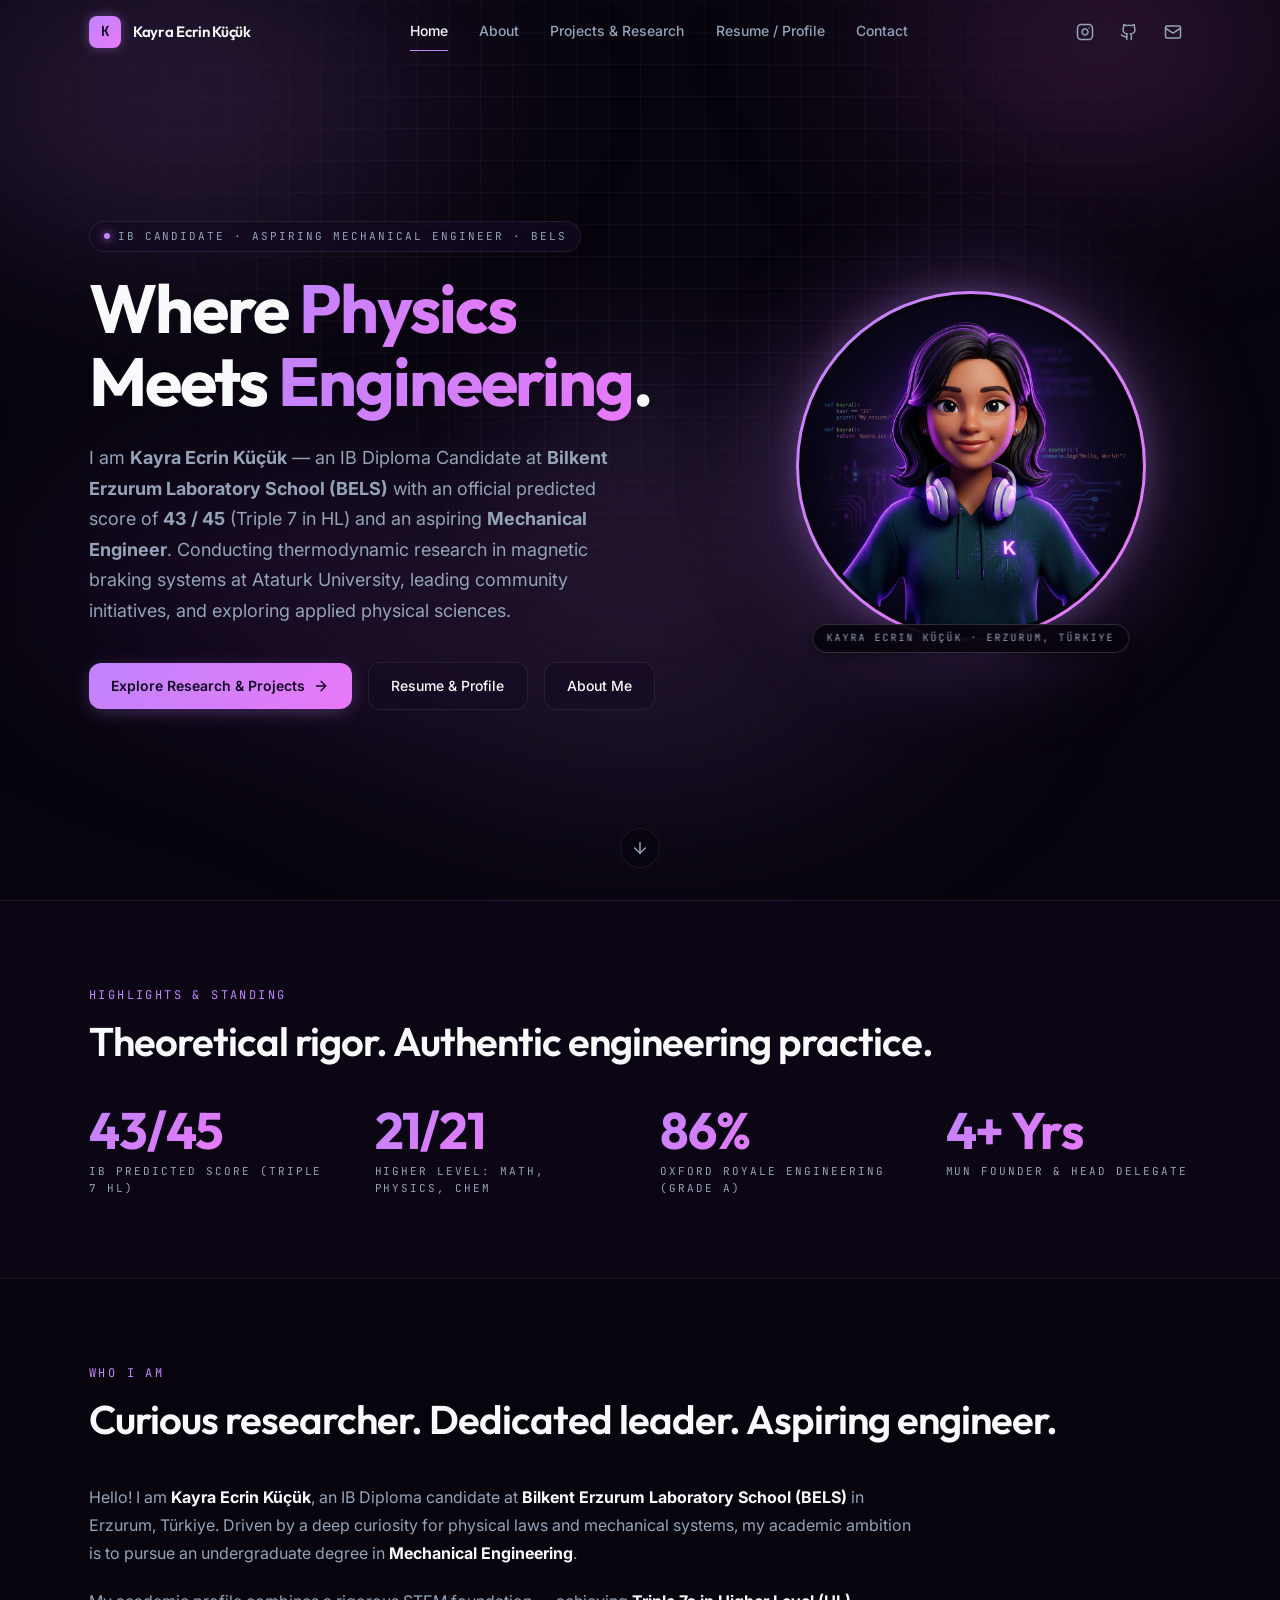
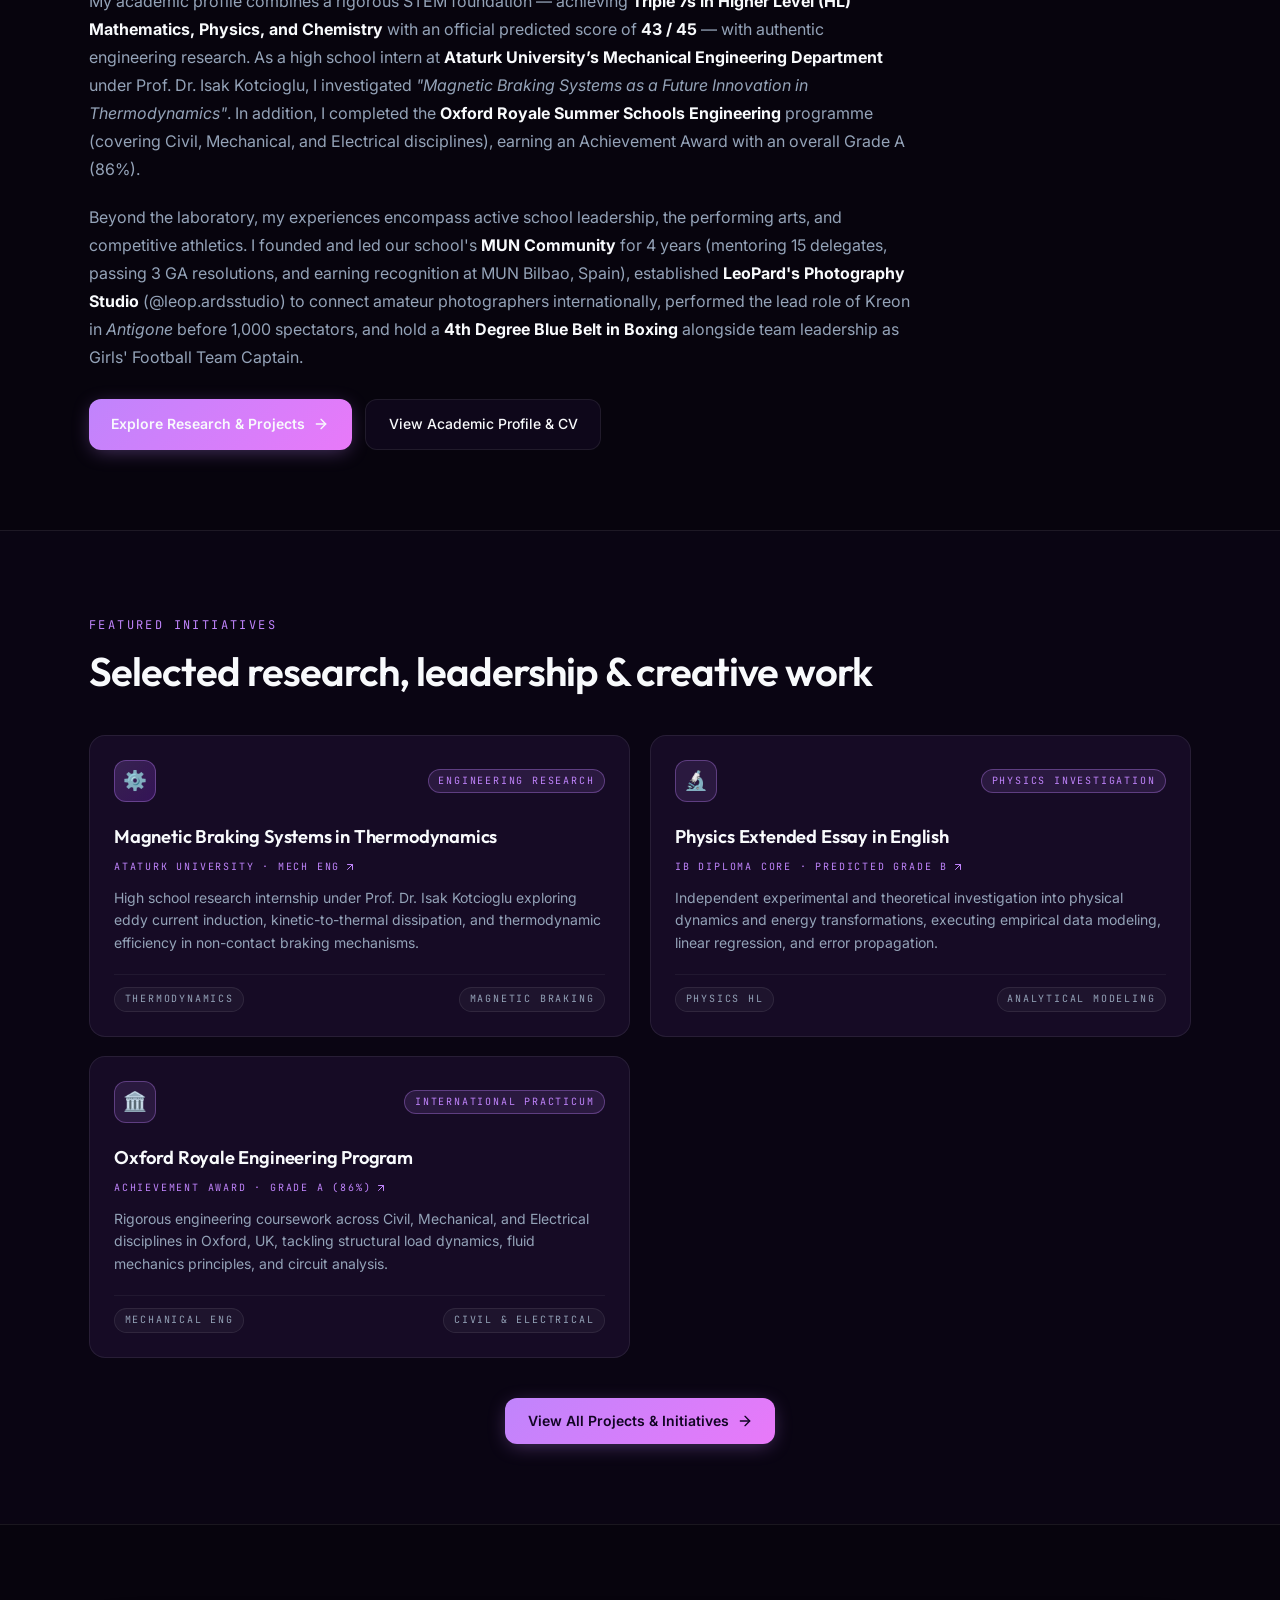
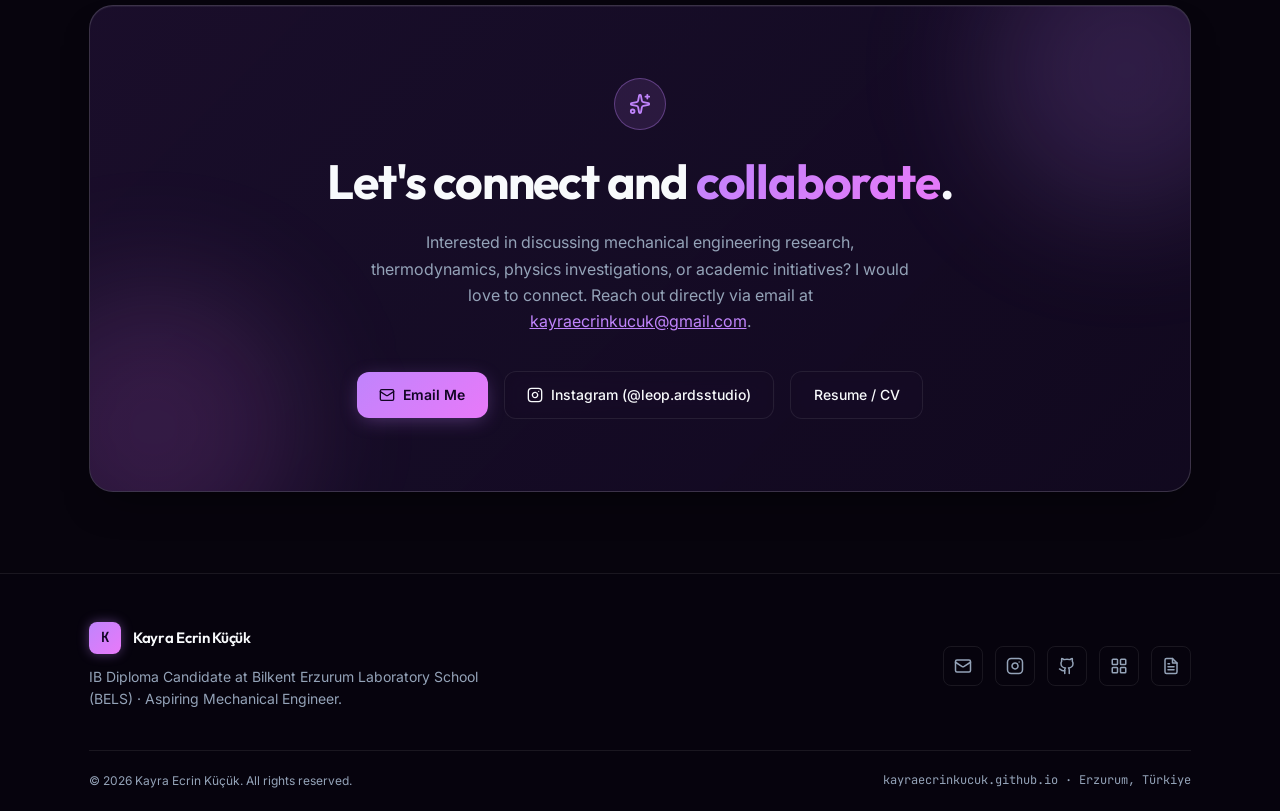
==== commit fe2f3227: "Inital commit" ====
--- a/index.html
+++ b/index.html
@@ -4,15 +4,14 @@
 <head>
     <meta charset="UTF-8">
     <meta name="viewport" content="width=device-width, initial-scale=1.0">
-    <title>Kayra Ecrin Küçük — Student & Developer</title>
+    <title>Kayra Ecrin Küçük — Aspiring Mechanical Engineer | IB Candidate</title>
     <link rel="icon" type="image/svg+xml" href="src/favicon.svg">
-    <link rel="alternate icon" href="src/favicon.ico">
     <meta name="description"
-        content="Portfolio of Kayra Ecrin Küçük. Student and developer passionate about software development, STEM research, modern web experiences, and innovative technology.">
+        content="Portfolio of Kayra Ecrin Küçük. IB Diploma Candidate at Bilkent Erzurum Laboratory School (BELS) (Official Predicted: 43/45, Triple 7 in HL) and aspiring Mechanical Engineer passionate about thermodynamics, magnetic braking systems, and applied physics.">
     <meta name="theme-color" content="#07040d">
-    <meta property="og:title" content="Kayra Ecrin Küçük — Student & Developer">
+    <meta property="og:title" content="Kayra Ecrin Küçük — Aspiring Mechanical Engineer | IB Candidate">
     <meta property="og:description"
-        content="Student and developer building fast, modern web applications, exploring STEM research, and crafting software solutions.">
+        content="IB Diploma candidate at BELS, aspiring Mechanical Engineer conducting research in magnetic braking and thermodynamics, MUN founder, and student leader.">
     <meta property="og:type" content="website">
 
     <!-- Google Fonts & Stylesheets -->
@@ -42,12 +41,21 @@
             <nav class="nav-links" aria-label="Main Navigation">
                 <a href="index.html" class="nav-link active">Home</a>
                 <a href="#about" class="nav-link">About</a>
-                <a href="projects.html" class="nav-link">Projects & Tools</a>
-                <a href="resume.html" class="nav-link">Resume</a>
+                <a href="projects.html" class="nav-link">Projects & Research</a>
+                <a href="resume.html" class="nav-link">Resume / Profile</a>
                 <a href="#contact" class="nav-link">Contact</a>
             </nav>
 
             <div class="header-actions">
+                <a href="https://instagram.com/leop.ardsstudio" target="_blank" rel="noopener noreferrer" class="icon-button"
+                    aria-label="Instagram Studio" title="Instagram: @leop.ardsstudio">
+                    <svg xmlns="http://www.w3.org/2000/svg" width="18" height="18" viewBox="0 0 24 24" fill="none"
+                        stroke="currentColor" stroke-width="2" stroke-linecap="round" stroke-linejoin="round">
+                        <rect width="20" height="20" x="2" y="2" rx="5" ry="5"></rect>
+                        <path d="M16 11.37A4 4 0 1 1 12.63 8 4 4 0 0 1 16 11.37z"></path>
+                        <line x1="17.5" x2="17.51" y1="6.5" y2="6.5"></line>
+                    </svg>
+                </a>
                 <a href="https://github.com/kkucuk32" target="_blank" rel="noopener noreferrer" class="icon-button"
                     aria-label="GitHub Profile" title="GitHub: @kkucuk32">
                     <svg xmlns="http://www.w3.org/2000/svg" width="18" height="18" viewBox="0 0 24 24" fill="none"
@@ -90,7 +98,7 @@
             <span>→</span>
         </a>
         <a href="projects.html" class="mobile-nav-link">
-            <span>Projects & Tools</span>
+            <span>Projects & Research</span>
             <span>→</span>
         </a>
         <a href="resume.html" class="mobile-nav-link">
@@ -104,6 +112,10 @@
         <a href="mailto:kayraecrinkucuk@gmail.com" class="mobile-nav-link">
             <span>Email (kayraecrinkucuk@gmail.com)</span>
             <span>✉️</span>
+        </a>
+        <a href="https://instagram.com/leop.ardsstudio" target="_blank" rel="noopener noreferrer" class="mobile-nav-link">
+            <span>Instagram (@leop.ardsstudio)</span>
+            <span>📸</span>
         </a>
         <a href="https://github.com/kkucuk32" target="_blank" rel="noopener noreferrer" class="mobile-nav-link">
             <span>GitHub Profile</span>
@@ -121,29 +133,27 @@
                         <div class="reveal">
                             <div class="badge-pill">
                                 <span class="pulse-dot"></span>
-                                <span>Student · Developer · STEM Enthusiast</span>
+                                <span>IB Candidate · Aspiring Mechanical Engineer · BELS</span>
                             </div>
                         </div>
 
                         <div class="reveal">
                             <h1 class="hero-title">
-                                Where <span class="text-gradient">Curiosity</span><br>
-                                Meets <span class="text-gradient">Creation</span>.
+                                Where <span class="text-gradient">Physics</span><br>
+                                Meets <span class="text-gradient">Engineering</span>.
                             </h1>
                         </div>
 
                         <div class="reveal">
                             <p class="hero-desc">
-                                I am <strong>Kayra Ecrin Küçük</strong> — a student and aspiring software engineer.
-                                Passionate about modern web development, algorithms, artificial intelligence, and STEM innovation.
-                                Exploring creative solutions, writing clean code, and building practical technology.
+                                I am <strong>Kayra Ecrin Küçük</strong> — an IB Diploma Candidate at <strong>Bilkent Erzurum Laboratory School (BELS)</strong> with an official predicted score of <strong>43 / 45</strong> (Triple 7 in HL) and an aspiring <strong>Mechanical Engineer</strong>. Conducting thermodynamic research in magnetic braking systems at Ataturk University, leading community initiatives, and exploring applied physical sciences.
                             </p>
                         </div>
 
                         <div class="reveal">
                             <div class="hero-cta-group">
                                 <a href="projects.html" class="btn-primary animate-pulse-glow">
-                                    <span>Explore Projects</span>
+                                    <span>Explore Research & Projects</span>
                                     <svg class="btn-arrow" xmlns="http://www.w3.org/2000/svg" width="16" height="16"
                                         viewBox="0 0 24 24" fill="none" stroke="currentColor" stroke-width="2"
                                         stroke-linecap="round" stroke-linejoin="round">
@@ -170,7 +180,7 @@
                                         class="avatar-image" loading="eager" width="550" height="550">
                                 </div>
                                 <div class="avatar-chip">
-                                    Kayra Ecrin Küçük · 2026
+                                    Kayra Ecrin Küçük · Erzurum, Türkiye
                                 </div>
                             </div>
                         </div>
@@ -180,7 +190,7 @@
 
             <!-- Scroll Indicator -->
             <div class="hero-scroll-indicator">
-                <a href="#impact" class="scroll-btn" aria-label="Scroll down to impact">
+                <a href="#impact" class="scroll-btn" aria-label="Scroll down to highlights">
                     <svg xmlns="http://www.w3.org/2000/svg" width="18" height="18" viewBox="0 0 24 24" fill="none"
                         stroke="currentColor" stroke-width="2" stroke-linecap="round" stroke-linejoin="round">
                         <path d="M12 5v14"></path>
@@ -194,32 +204,33 @@
         <section id="impact" class="section-divider impact-section section-pad">
             <div class="max-w-container">
                 <div class="reveal">
-                    <span class="section-tag">Highlights & Metrics</span>
-                    <h2 class="section-heading">Academic drive. Practical building.</h2>
+                    <span class="section-tag">Highlights & Standing</span>
+                    <h2 class="section-heading">Theoretical rigor. Authentic engineering practice.</h2>
                 </div>
 
                 <div class="stats-grid reveal">
                     <div class="stat-item">
-                        <span class="stat-number"><span class="text-gradient" data-count-target="6"
-                                data-count-suffix="+">6+</span></span>
-                        <span class="stat-label">Projects & Applications</span>
+                        <span class="stat-number"><span class="text-gradient" data-count-target="43"
+                                data-count-suffix="/45">43/45</span></span>
+                        <span class="stat-label">IB Predicted Score (Triple 7 HL)</span>
                     </div>
 
                     <div class="stat-item">
-                        <span class="stat-number"><span class="text-gradient" data-count-target="100"
-                                data-count-suffix="%">100%</span></span>
-                        <span class="stat-label">Passion & Clean Code</span>
+                        <span class="stat-number"><span class="text-gradient" data-count-target="21"
+                                data-count-suffix="/21">21/21</span></span>
+                        <span class="stat-label">Higher Level: Math, Physics, Chem</span>
                     </div>
 
                     <div class="stat-item">
-                        <span class="stat-number"><span class="text-gradient" data-count-target="5"
-                                data-count-suffix="★">5★</span></span>
-                        <span class="stat-label">Continuous Learning</span>
+                        <span class="stat-number"><span class="text-gradient" data-count-target="86"
+                                data-count-suffix="%">86%</span></span>
+                        <span class="stat-label">Oxford Royale Engineering (Grade A)</span>
                     </div>
 
                     <div class="stat-item">
-                        <span class="stat-number"><span class="text-gradient">STEM</span></span>
-                        <span class="stat-label">Science & Tech Focus</span>
+                        <span class="stat-number"><span class="text-gradient" data-count-target="4"
+                                data-count-suffix="+ Yrs">4+ Yrs</span></span>
+                        <span class="stat-label">MUN Founder & Head Delegate</span>
                     </div>
                 </div>
             </div>
@@ -230,29 +241,23 @@
             <div class="max-w-container">
                 <div class="reveal">
                     <span class="section-tag">Who I Am</span>
-                    <h2 class="section-heading">Curious mind. Creative developer.</h2>
+                    <h2 class="section-heading">Curious researcher. Dedicated leader. Aspiring engineer.</h2>
                 </div>
 
                 <div class="who-grid">
                     <div class="who-text reveal">
                         <p>
-                            Hello! I am <strong>Kayra Ecrin Küçük</strong>. I am a student driven by a profound fascination
-                            for technology, computer science, and creative engineering. My journey centers on turning abstract ideas
-                            into functional, elegant software tools.
+                            Hello! I am <strong>Kayra Ecrin Küçük</strong>, an IB Diploma candidate at <strong>Bilkent Erzurum Laboratory School (BELS)</strong> in Erzurum, Türkiye. Driven by a deep curiosity for physical laws and mechanical systems, my academic ambition is to pursue an undergraduate degree in <strong>Mechanical Engineering</strong>.
                         </p>
                         <p>
-                            I enjoy diving into <strong>web technologies, algorithms, software architecture, and STEM subjects</strong>.
-                            Whether it is building interactive web interfaces, exploring data structures, or experimenting with emerging
-                            developer tools, I value clarity, precision, and performance.
+                            My academic profile combines a rigorous STEM foundation — achieving <strong>Triple 7s in Higher Level (HL) Mathematics, Physics, and Chemistry</strong> with an official predicted score of <strong>43 / 45</strong> — with authentic engineering research. As a high school intern at <strong>Ataturk University’s Mechanical Engineering Department</strong> under Prof. Dr. Isak Kotcioglu, I investigated <em>"Magnetic Braking Systems as a Future Innovation in Thermodynamics"</em>. In addition, I completed the <strong>Oxford Royale Summer Schools Engineering</strong> programme (covering Civil, Mechanical, and Electrical disciplines), earning an Achievement Award with an overall Grade A (86%).
                         </p>
                         <p>
-                            My philosophy is simple: build thoughtful utilities that make life easier and more enjoyable.
-                            Outside of coding, I enjoy exploring scientific literature, participating in collaborative academic projects,
-                            and discovering new technologies.
+                            Beyond the laboratory, my experiences encompass active school leadership, the performing arts, and competitive athletics. I founded and led our school's <strong>MUN Community</strong> for 4 years (mentoring 15 delegates, passing 3 GA resolutions, and earning recognition at MUN Bilbao, Spain), established <strong>LeoPard's Photography Studio</strong> (@leop.ardsstudio) to connect amateur photographers internationally, performed the lead role of Kreon in <em>Antigone</em> before 1,000 spectators, and hold a <strong>4th Degree Blue Belt in Boxing</strong> alongside team leadership as Girls' Football Team Captain.
                         </p>
                         <div style="padding-top: 0.5rem; display: flex; gap: 0.85rem; flex-wrap: wrap;">
                             <a href="projects.html" class="btn-primary">
-                                <span>Explore My Work</span>
+                                <span>Explore Research & Projects</span>
                                 <svg xmlns="http://www.w3.org/2000/svg" width="16" height="16" viewBox="0 0 24 24"
                                     fill="none" stroke="currentColor" stroke-width="2" stroke-linecap="round"
                                     stroke-linejoin="round">
@@ -261,7 +266,7 @@
                                 </svg>
                             </a>
                             <a href="resume.html" class="btn-secondary">
-                                <span>View Academic Profile</span>
+                                <span>View Academic Profile & CV</span>
                             </a>
                         </div>
                     </div>
@@ -273,21 +278,21 @@
         <section class="section-divider section-pad" style="background-color: rgba(20, 11, 36, 0.3);">
             <div class="max-w-container">
                 <div class="reveal">
-                    <span class="section-tag">Featured Work</span>
-                    <h2 class="section-heading">Selected projects & experiments</h2>
+                    <span class="section-tag">Featured Initiatives</span>
+                    <h2 class="section-heading">Selected research, leadership & creative work</h2>
                 </div>
 
                 <div class="projects-grid">
-                    <!-- Project 1: Modern Web Platform -->
+                    <!-- Project 1: Mechanical Engineering Research -->
                     <div class="reveal">
                         <a href="projects.html" class="spotlight-card">
                             <div class="spotlight-top">
-                                <div class="spotlight-icon-box" style="background: linear-gradient(135deg, rgba(192, 132, 252, 0.2) 0%, rgba(147, 51, 234, 0.25) 100%); border-color: rgba(192, 132, 252, 0.35); color: #c084fc;">✨</div>
-                                <span class="tag-badge" style="background: rgba(192, 132, 252, 0.12); border-color: rgba(192, 132, 252, 0.35); color: #c084fc;">Web App</span>
-                            </div>
-                            <h3 class="spotlight-title">Interactive Portfolio System</h3>
+                                <div class="spotlight-icon-box" style="background: linear-gradient(135deg, rgba(192, 132, 252, 0.2) 0%, rgba(147, 51, 234, 0.25) 100%); border-color: rgba(192, 132, 252, 0.35); color: #c084fc;">⚙️</div>
+                                <span class="tag-badge" style="background: rgba(192, 132, 252, 0.12); border-color: rgba(192, 132, 252, 0.35); color: #c084fc;">Engineering Research</span>
+                            </div>
+                            <h3 class="spotlight-title">Magnetic Braking Systems in Thermodynamics</h3>
                             <span class="spotlight-link-tag">
-                                kucuk.github.io
+                                Ataturk University · Mech Eng
                                 <svg xmlns="http://www.w3.org/2000/svg" width="12" height="12" viewBox="0 0 24 24"
                                     fill="none" stroke="currentColor" stroke-width="2" stroke-linecap="round"
                                     stroke-linejoin="round">
@@ -296,25 +301,25 @@
                                 </svg>
                             </span>
                             <p class="spotlight-desc">
-                                A high-performance, dark-themed responsive portfolio built with vanilla web technologies, dynamic aurora shaders, micro-interactions, spotlight card hovers, and print-ready CV export.
+                                High school research internship under Prof. Dr. Isak Kotcioglu exploring eddy current induction, kinetic-to-thermal dissipation, and thermodynamic efficiency in non-contact braking mechanisms.
                             </p>
                             <div class="spotlight-footer">
-                                <span class="tag-badge-muted">HTML/CSS/JS</span>
-                                <span class="tag-badge-muted">GitHub Pages</span>
+                                <span class="tag-badge-muted">Thermodynamics</span>
+                                <span class="tag-badge-muted">Magnetic Braking</span>
                             </div>
                         </a>
                     </div>
 
-                    <!-- Project 2: STEM Analytics & Solver -->
+                    <!-- Project 2: Physics Extended Essay -->
                     <div class="reveal">
                         <a href="projects.html" class="spotlight-card">
                             <div class="spotlight-top">
-                                <div class="spotlight-icon-box">📐</div>
-                                <span class="tag-badge">STEM Tool</span>
-                            </div>
-                            <h3 class="spotlight-title">Math & Physics Model Visualizer</h3>
+                                <div class="spotlight-icon-box">🔬</div>
+                                <span class="tag-badge">Physics Investigation</span>
+                            </div>
+                            <h3 class="spotlight-title">Physics Extended Essay in English</h3>
                             <span class="spotlight-link-tag">
-                                Python & Web
+                                IB Diploma Core · Predicted Grade B
                                 <svg xmlns="http://www.w3.org/2000/svg" width="12" height="12" viewBox="0 0 24 24"
                                     fill="none" stroke="currentColor" stroke-width="2" stroke-linecap="round"
                                     stroke-linejoin="round">
@@ -323,25 +328,25 @@
                                 </svg>
                             </span>
                             <p class="spotlight-desc">
-                                Interactive computational tool for modeling physical systems, graph plotting, experimental data interpolation, and uncertainty analysis for high school science coursework.
+                                Independent experimental and theoretical investigation into physical dynamics and energy transformations, executing empirical data modeling, linear regression, and error propagation.
                             </p>
                             <div class="spotlight-footer">
-                                <span class="tag-badge-muted">Python</span>
-                                <span class="tag-badge-muted">Simulation</span>
+                                <span class="tag-badge-muted">Physics HL</span>
+                                <span class="tag-badge-muted">Analytical Modeling</span>
                             </div>
                         </a>
                     </div>
 
-                    <!-- Project 3: Smart Productivity Utility -->
+                    <!-- Project 3: Oxford Royale Engineering -->
                     <div class="reveal">
                         <a href="projects.html" class="spotlight-card">
                             <div class="spotlight-top">
-                                <div class="spotlight-icon-box">⚡</div>
-                                <span class="tag-badge">Productivity</span>
-                            </div>
-                            <h3 class="spotlight-title">Study & Workflow Companion</h3>
+                                <div class="spotlight-icon-box">🏛️</div>
+                                <span class="tag-badge">International Practicum</span>
+                            </div>
+                            <h3 class="spotlight-title">Oxford Royale Engineering Program</h3>
                             <span class="spotlight-link-tag">
-                                Open Source
+                                Achievement Award · Grade A (86%)
                                 <svg xmlns="http://www.w3.org/2000/svg" width="12" height="12" viewBox="0 0 24 24"
                                     fill="none" stroke="currentColor" stroke-width="2" stroke-linecap="round"
                                     stroke-linejoin="round">
@@ -350,11 +355,11 @@
                                 </svg>
                             </span>
                             <p class="spotlight-desc">
-                                Lightweight, focused dashboard utility designed to organize tasks, track revision intervals, and structure project timelines without telemetry or distracting advertisements.
+                                Rigorous engineering coursework across Civil, Mechanical, and Electrical disciplines in Oxford, UK, tackling structural load dynamics, fluid mechanics principles, and circuit analysis.
                             </p>
                             <div class="spotlight-footer">
-                                <span class="tag-badge-muted">JavaScript</span>
-                                <span class="tag-badge-muted">Productivity</span>
+                                <span class="tag-badge-muted">Mechanical Eng</span>
+                                <span class="tag-badge-muted">Civil & Electrical</span>
                             </div>
                         </a>
                     </div>
@@ -362,7 +367,7 @@
 
                 <div class="reveal" style="margin-top: 2.5rem; display: flex; justify-content: center;">
                     <a href="projects.html" class="btn-primary">
-                        <span>View All Projects</span>
+                        <span>View All Projects & Initiatives</span>
                         <svg class="btn-arrow" xmlns="http://www.w3.org/2000/svg" width="16" height="16"
                             viewBox="0 0 24 24" fill="none" stroke="currentColor" stroke-width="2"
                             stroke-linecap="round" stroke-linejoin="round">
@@ -396,11 +401,11 @@
                         </div>
 
                         <h2 class="cta-title">
-                            Let's build something <span class="text-gradient">together</span>.
+                            Let's connect and <span class="text-gradient">collaborate</span>.
                         </h2>
 
                         <p class="cta-desc">
-                            Interested in collaborating on coding projects, discussing STEM challenges, or sharing ideas?
+                            Interested in discussing mechanical engineering research, thermodynamics, physics investigations, or academic initiatives?
                             I would love to connect. Reach out directly via email at
                             <a href="mailto:kayraecrinkucuk@gmail.com"
                                 style="color: var(--primary); text-decoration: underline;">kayraecrinkucuk@gmail.com</a>.
@@ -416,17 +421,16 @@
                                 </svg>
                                 <span>Email Me</span>
                             </a>
-                            <a href="https://github.com/kkucuk32" target="_blank" rel="noopener noreferrer"
+                            <a href="https://instagram.com/leop.ardsstudio" target="_blank" rel="noopener noreferrer"
                                 class="btn-secondary">
                                 <svg xmlns="http://www.w3.org/2000/svg" width="16" height="16" viewBox="0 0 24 24"
                                     fill="none" stroke="currentColor" stroke-width="2" stroke-linecap="round"
                                     stroke-linejoin="round">
-                                    <path
-                                        d="M15 22v-4a4.8 4.8 0 0 0-1-3.5c3 0 6-2 6-5.5.08-1.25-.27-2.48-1-3.5.28-1.15.28-2.35 0-3.5 0 0-1 0-3 1.5-2.64-.5-5.36-.5-8 0C6 2 5 2 5 2c-.3 1.15-.3 2.35 0 3.5A5.403 5.403 0 0 0 4 9c0 3.5 3 5.5 6 5.5-.39.49-.68 1.05-.85 1.65-.17.6-.22 1.23-.15 1.85v4">
-                                    </path>
-                                    <path d="M9 18c-4.51 2-5-2-7-2"></path>
+                                    <rect width="20" height="20" x="2" y="2" rx="5" ry="5"></rect>
+                                    <path d="M16 11.37A4 4 0 1 1 12.63 8 4 4 0 0 1 16 11.37z"></path>
+                                    <line x1="17.5" x2="17.51" y1="6.5" y2="6.5"></line>
                                 </svg>
-                                <span>GitHub (@kkucuk32)</span>
+                                <span>Instagram (@leop.ardsstudio)</span>
                             </a>
                             <a href="resume.html" class="btn-secondary">
                                 <span>Resume / CV</span>
@@ -448,7 +452,7 @@
                         <span>Kayra Ecrin Küçük</span>
                     </a>
                     <p class="footer-bio">
-                        Student & Developer. Exploring software development, STEM research, and open-source computing.
+                        IB Diploma Candidate at Bilkent Erzurum Laboratory School (BELS) · Aspiring Mechanical Engineer.
                     </p>
                 </div>
 
@@ -461,8 +465,17 @@
                             <path d="m22 7-8.97 5.7a1.94 1.94 0 0 1-2.06 0L2 7"></path>
                         </svg>
                     </a>
+                    <a href="https://instagram.com/leop.ardsstudio" target="_blank" rel="noopener noreferrer"
+                        class="footer-social-btn" aria-label="Instagram Profile" title="Instagram: @leop.ardsstudio">
+                        <svg xmlns="http://www.w3.org/2000/svg" width="18" height="18" viewBox="0 0 24 24" fill="none"
+                            stroke="currentColor" stroke-width="2" stroke-linecap="round" stroke-linejoin="round">
+                            <rect width="20" height="20" x="2" y="2" rx="5" ry="5"></rect>
+                            <path d="M16 11.37A4 4 0 1 1 12.63 8 4 4 0 0 1 16 11.37z"></path>
+                            <line x1="17.5" x2="17.51" y1="6.5" y2="6.5"></line>
+                        </svg>
+                    </a>
                     <a href="https://github.com/kkucuk32" target="_blank" rel="noopener noreferrer"
-                        class="footer-social-btn" aria-label="GitHub Profile" title="GitHub">
+                        class="footer-social-btn" aria-label="GitHub Profile" title="GitHub: @kkucuk32">
                         <svg xmlns="http://www.w3.org/2000/svg" width="18" height="18" viewBox="0 0 24 24" fill="none"
                             stroke="currentColor" stroke-width="2" stroke-linecap="round" stroke-linejoin="round">
                             <path
@@ -471,7 +484,7 @@
                             <path d="M9 18c-4.51 2-5-2-7-2"></path>
                         </svg>
                     </a>
-                    <a href="projects.html" class="footer-social-btn" aria-label="Projects" title="Projects">
+                    <a href="projects.html" class="footer-social-btn" aria-label="Projects & Research" title="Projects & Research">
                         <svg xmlns="http://www.w3.org/2000/svg" width="18" height="18" viewBox="0 0 24 24" fill="none"
                             stroke="currentColor" stroke-width="2" stroke-linecap="round" stroke-linejoin="round">
                             <rect width="7" height="7" x="3" y="3" rx="1"></rect>
@@ -480,7 +493,7 @@
                             <rect width="7" height="7" x="3" y="14" rx="1"></rect>
                         </svg>
                     </a>
-                    <a href="resume.html" class="footer-social-btn" aria-label="Resume / CV" title="Resume">
+                    <a href="resume.html" class="footer-social-btn" aria-label="Resume / Academic Profile" title="Resume">
                         <svg xmlns="http://www.w3.org/2000/svg" width="18" height="18" viewBox="0 0 24 24" fill="none"
                             stroke="currentColor" stroke-width="2" stroke-linecap="round" stroke-linejoin="round">
                             <path d="M14 2H6a2 2 0 0 0-2 2v16a2 2 0 0 0 2 2h12a2 2 0 0 0 2-2V8z"></path>
@@ -495,7 +508,7 @@
 
             <div class="footer-bottom">
                 <span>© 2026 Kayra Ecrin Küçük. All rights reserved.</span>
-                <span class="font-mono">Built with care · kucuk.github.io</span>
+                <span class="font-mono">kayraecrinkucuk.github.io · Erzurum, Türkiye</span>
             </div>
         </div>
     </footer>
--- a/css/style.css
+++ b/css/style.css
@@ -1,4 +1,4 @@
-﻿@import url('https://fonts.googleapis.com/css2?family=Inter:wght@300;400;500;600;700;800&family=JetBrains+Mono:wght@400;500;600&family=Outfit:wght@500;600;700;800&display=swap');
+@import url('https://fonts.googleapis.com/css2?family=Inter:wght@300;400;500;600;700;800&family=JetBrains+Mono:wght@400;500;600&family=Outfit:wght@500;600;700;800&display=swap');
 
 :root {
     /* Color Palette — Kayra Ecrin Küçük's Velvet Obsidian & Luminous Purple Aesthetic */
@@ -1715,6 +1715,18 @@
     border: 1px solid rgba(232, 121, 249, 0.3);
 }
 
+.subject-level-badge.core {
+    background-color: rgba(56, 189, 248, 0.15);
+    color: #38bdf8;
+    border: 1px solid rgba(56, 189, 248, 0.3);
+}
+
+@media (min-width: 1024px) {
+    .subject-grid.three-col {
+        grid-template-columns: repeat(3, 1fr);
+    }
+}
+
 .subject-items-list {
     list-style: none;
     display: flex;
@@ -1981,6 +1993,10 @@
         gap: 8pt !important;
     }
 
+    .subject-grid.three-col {
+        grid-template-columns: repeat(3, 1fr) !important;
+    }
+
     .subject-box,
     .skill-category-card {
         border: 1px solid #e5e7eb !important;
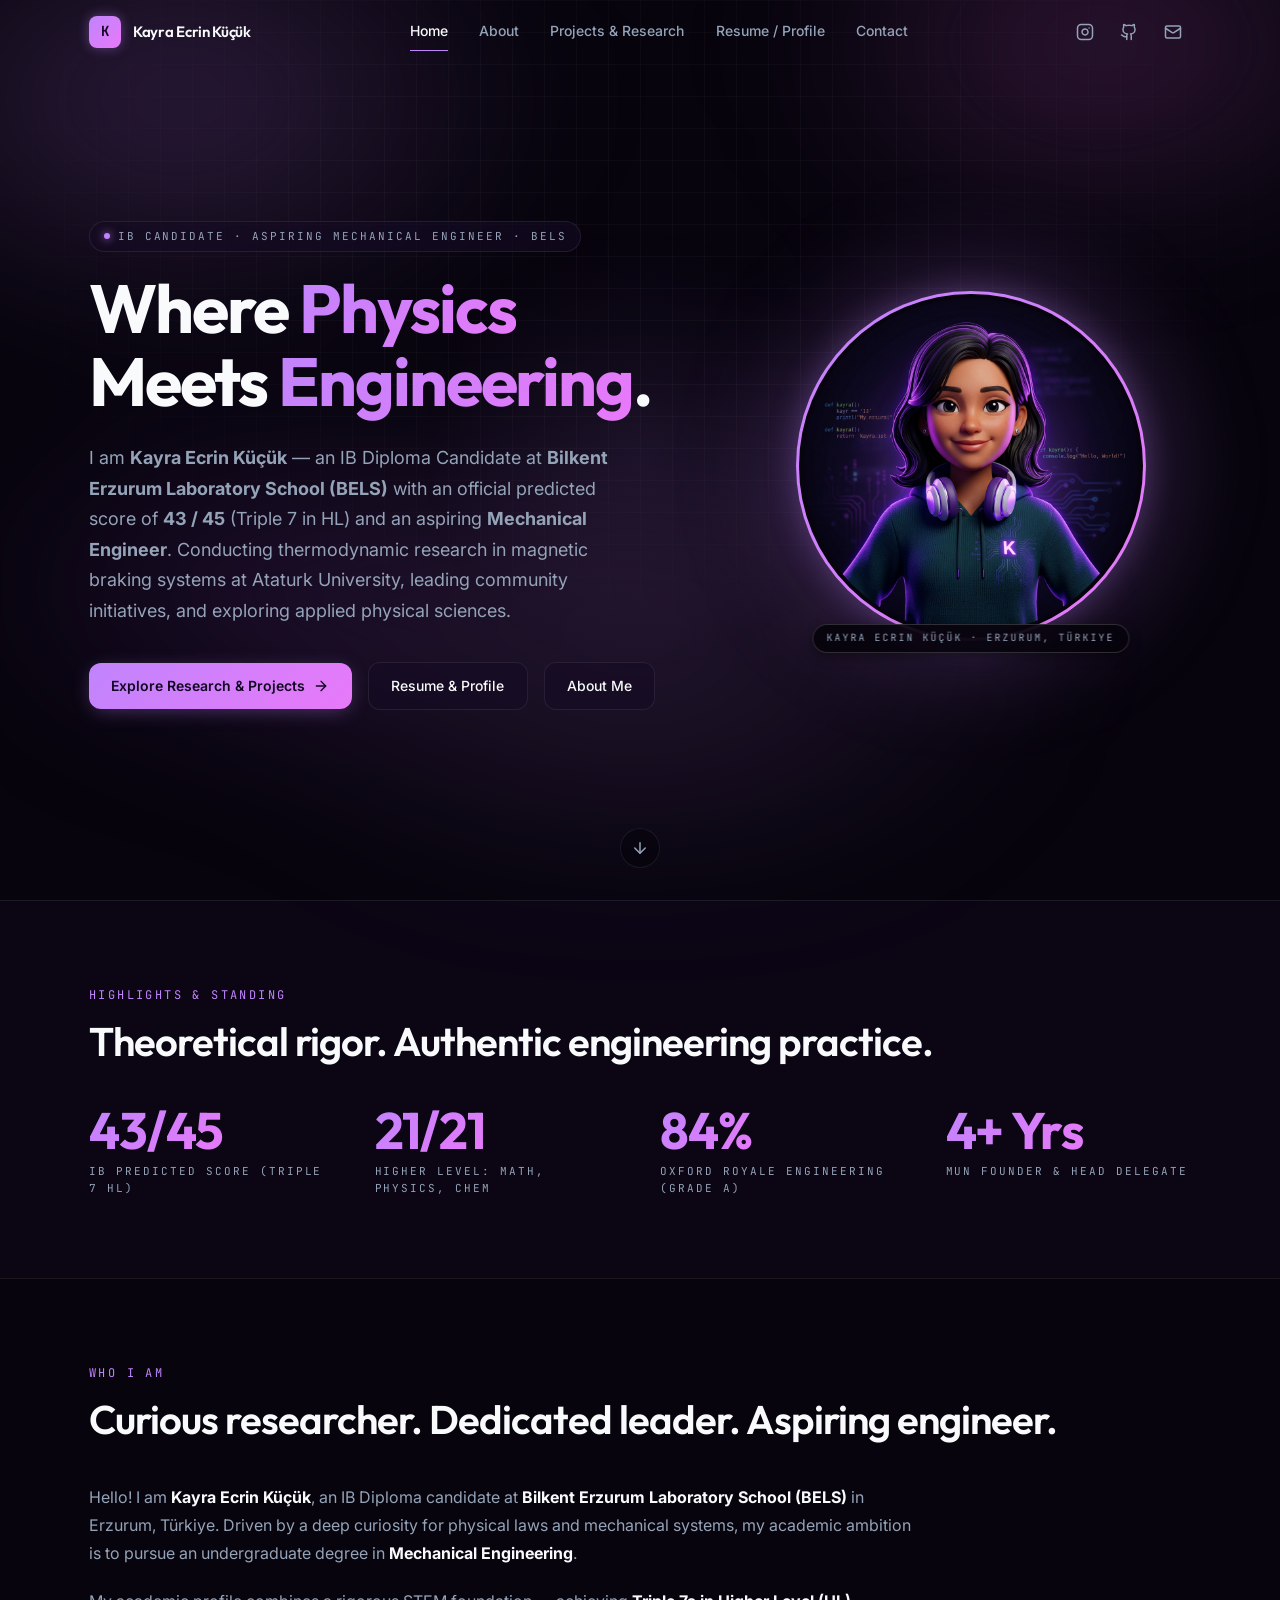
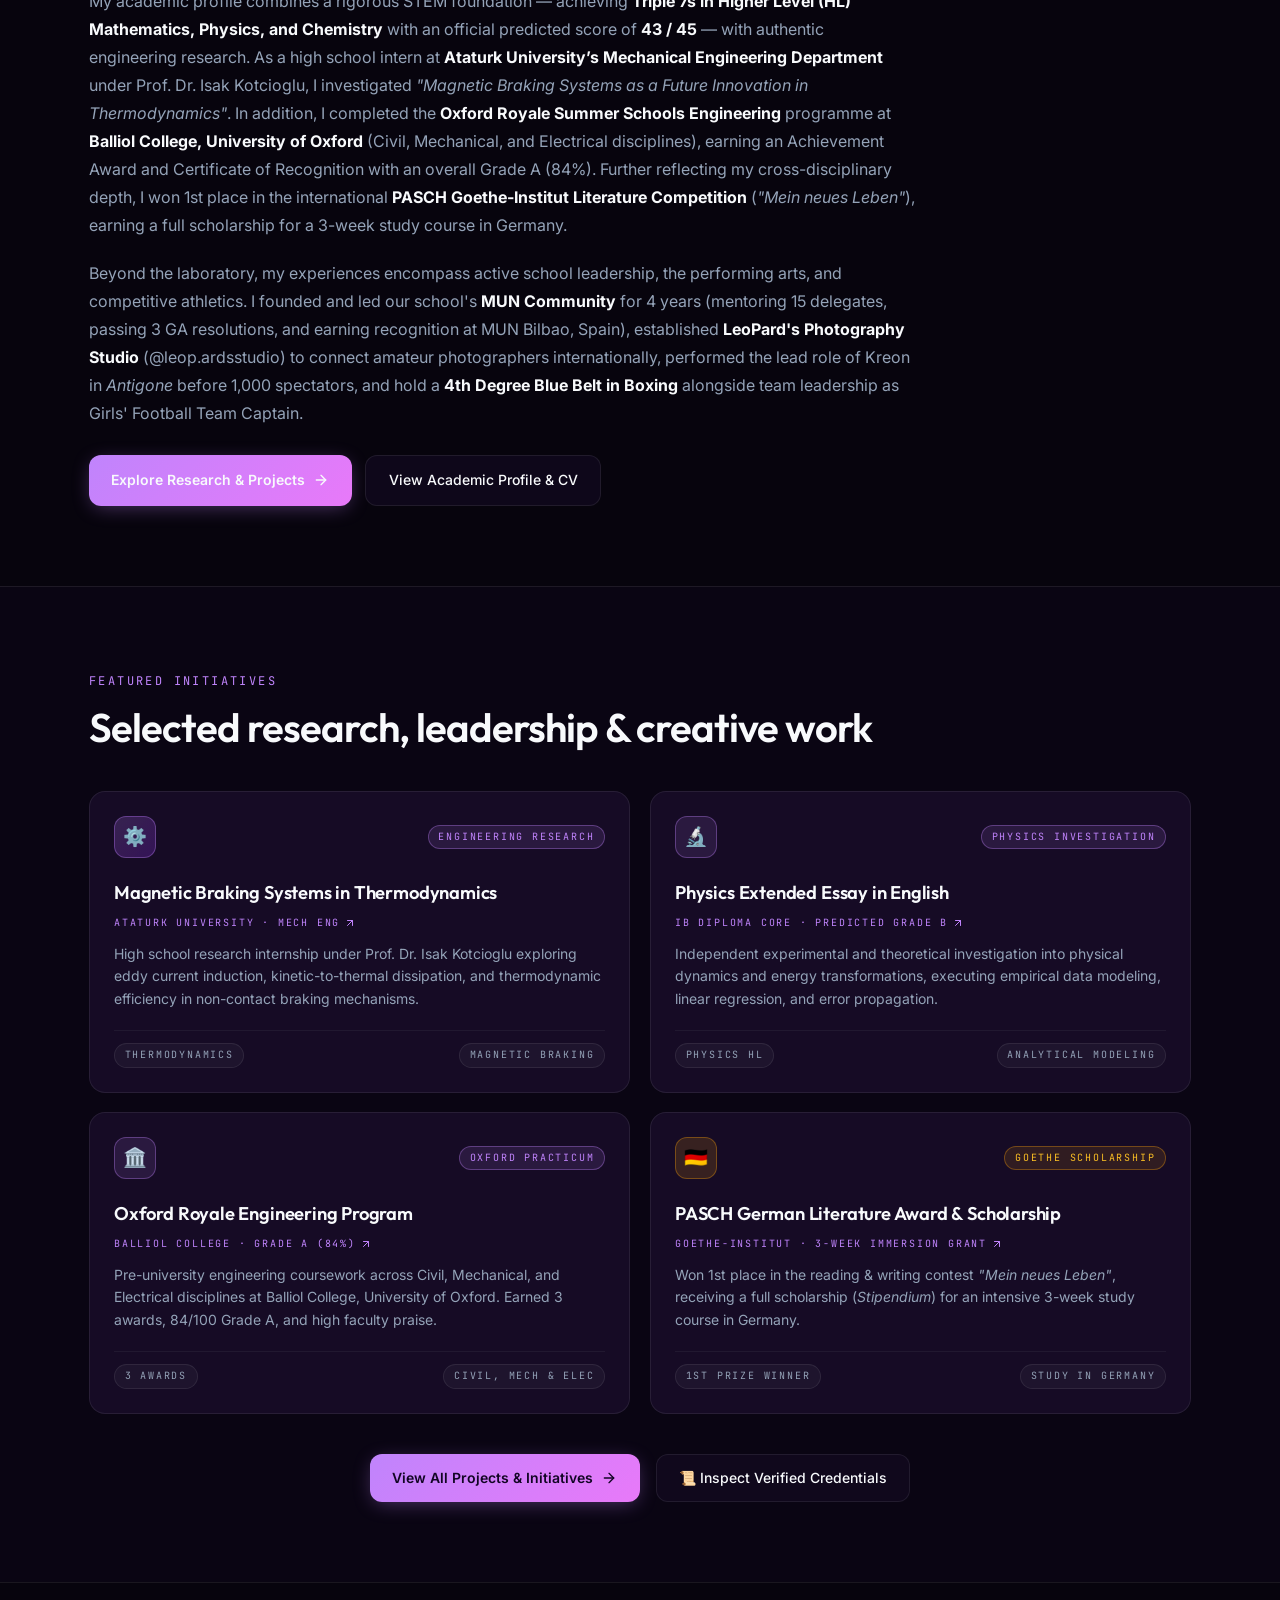
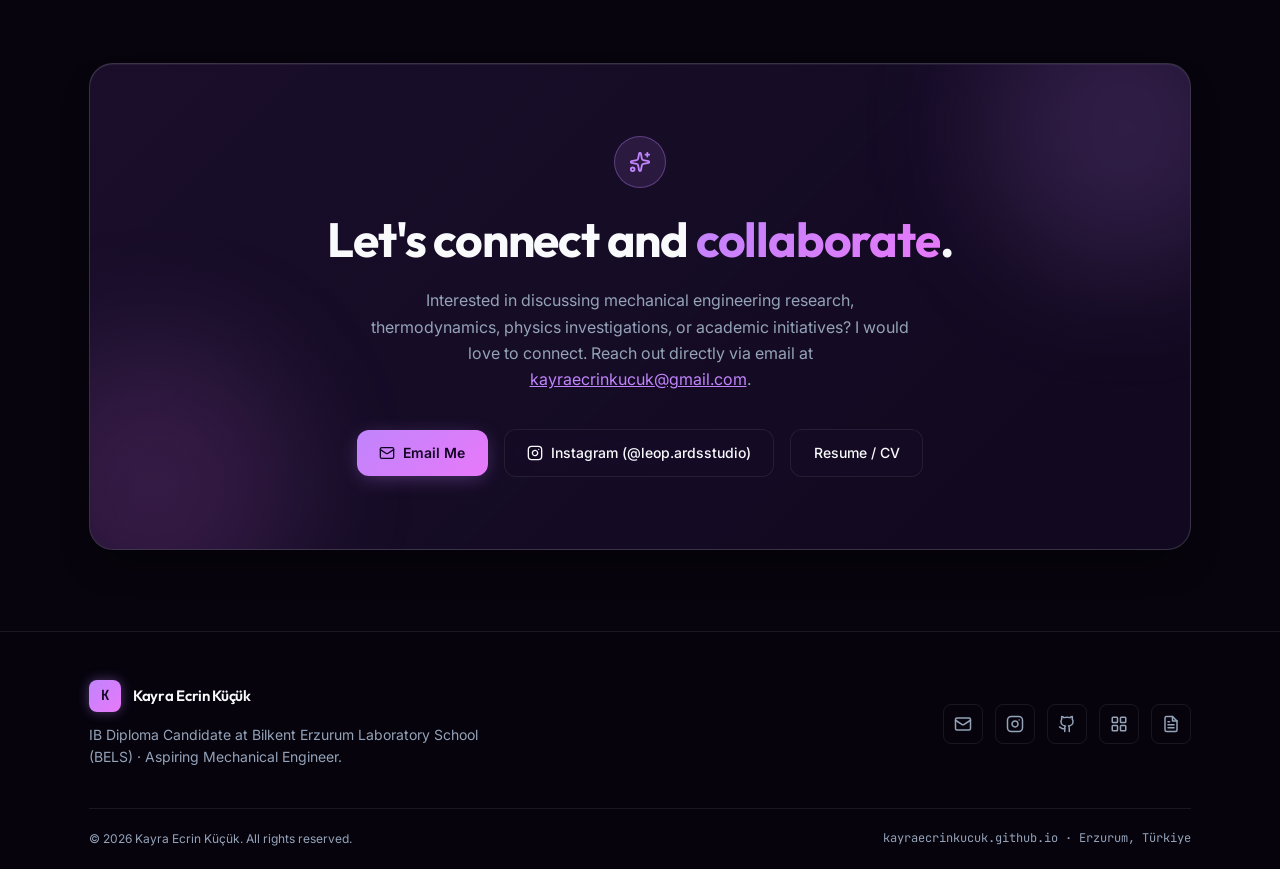
==== commit 77b4f886: "commit" ====
--- a/index.html
+++ b/index.html
@@ -222,8 +222,8 @@
                     </div>
 
                     <div class="stat-item">
-                        <span class="stat-number"><span class="text-gradient" data-count-target="86"
-                                data-count-suffix="%">86%</span></span>
+                        <span class="stat-number"><span class="text-gradient" data-count-target="84"
+                                data-count-suffix="%">84%</span></span>
                         <span class="stat-label">Oxford Royale Engineering (Grade A)</span>
                     </div>
 
@@ -250,7 +250,7 @@
                             Hello! I am <strong>Kayra Ecrin Küçük</strong>, an IB Diploma candidate at <strong>Bilkent Erzurum Laboratory School (BELS)</strong> in Erzurum, Türkiye. Driven by a deep curiosity for physical laws and mechanical systems, my academic ambition is to pursue an undergraduate degree in <strong>Mechanical Engineering</strong>.
                         </p>
                         <p>
-                            My academic profile combines a rigorous STEM foundation — achieving <strong>Triple 7s in Higher Level (HL) Mathematics, Physics, and Chemistry</strong> with an official predicted score of <strong>43 / 45</strong> — with authentic engineering research. As a high school intern at <strong>Ataturk University’s Mechanical Engineering Department</strong> under Prof. Dr. Isak Kotcioglu, I investigated <em>"Magnetic Braking Systems as a Future Innovation in Thermodynamics"</em>. In addition, I completed the <strong>Oxford Royale Summer Schools Engineering</strong> programme (covering Civil, Mechanical, and Electrical disciplines), earning an Achievement Award with an overall Grade A (86%).
+                            My academic profile combines a rigorous STEM foundation — achieving <strong>Triple 7s in Higher Level (HL) Mathematics, Physics, and Chemistry</strong> with an official predicted score of <strong>43 / 45</strong> — with authentic engineering research. As a high school intern at <strong>Ataturk University’s Mechanical Engineering Department</strong> under Prof. Dr. Isak Kotcioglu, I investigated <em>"Magnetic Braking Systems as a Future Innovation in Thermodynamics"</em>. In addition, I completed the <strong>Oxford Royale Summer Schools Engineering</strong> programme at <strong>Balliol College, University of Oxford</strong> (Civil, Mechanical, and Electrical disciplines), earning an Achievement Award and Certificate of Recognition with an overall Grade A (84%). Further reflecting my cross-disciplinary depth, I won 1st place in the international <strong>PASCH Goethe-Institut Literature Competition</strong> (<em>"Mein neues Leben"</em>), earning a full scholarship for a 3-week study course in Germany.
                         </p>
                         <p>
                             Beyond the laboratory, my experiences encompass active school leadership, the performing arts, and competitive athletics. I founded and led our school's <strong>MUN Community</strong> for 4 years (mentoring 15 delegates, passing 3 GA resolutions, and earning recognition at MUN Bilbao, Spain), established <strong>LeoPard's Photography Studio</strong> (@leop.ardsstudio) to connect amateur photographers internationally, performed the lead role of Kreon in <em>Antigone</em> before 1,000 spectators, and hold a <strong>4th Degree Blue Belt in Boxing</strong> alongside team leadership as Girls' Football Team Captain.
@@ -342,11 +342,11 @@
                         <a href="projects.html" class="spotlight-card">
                             <div class="spotlight-top">
                                 <div class="spotlight-icon-box">🏛️</div>
-                                <span class="tag-badge">International Practicum</span>
+                                <span class="tag-badge">Oxford Practicum</span>
                             </div>
                             <h3 class="spotlight-title">Oxford Royale Engineering Program</h3>
                             <span class="spotlight-link-tag">
-                                Achievement Award · Grade A (86%)
+                                Balliol College · Grade A (84%)
                                 <svg xmlns="http://www.w3.org/2000/svg" width="12" height="12" viewBox="0 0 24 24"
                                     fill="none" stroke="currentColor" stroke-width="2" stroke-linecap="round"
                                     stroke-linejoin="round">
@@ -355,17 +355,44 @@
                                 </svg>
                             </span>
                             <p class="spotlight-desc">
-                                Rigorous engineering coursework across Civil, Mechanical, and Electrical disciplines in Oxford, UK, tackling structural load dynamics, fluid mechanics principles, and circuit analysis.
+                                Pre-university engineering coursework across Civil, Mechanical, and Electrical disciplines at Balliol College, University of Oxford. Earned 3 awards, 84/100 Grade A, and high faculty praise.
                             </p>
                             <div class="spotlight-footer">
-                                <span class="tag-badge-muted">Mechanical Eng</span>
-                                <span class="tag-badge-muted">Civil & Electrical</span>
+                                <span class="tag-badge-muted">3 Awards</span>
+                                <span class="tag-badge-muted">Civil, Mech & Elec</span>
                             </div>
                         </a>
                     </div>
-                </div>
-
-                <div class="reveal" style="margin-top: 2.5rem; display: flex; justify-content: center;">
+
+                    <!-- Project 4: PASCH Goethe-Institut German Literature & Scholarship -->
+                    <div class="reveal">
+                        <a href="projects.html" class="spotlight-card">
+                            <div class="spotlight-top">
+                                <div class="spotlight-icon-box" style="background: rgba(245, 158, 11, 0.15); border-color: rgba(245, 158, 11, 0.35); color: #fbbf24;">🇩🇪</div>
+                                <span class="tag-badge" style="background: rgba(245, 158, 11, 0.12); border-color: rgba(245, 158, 11, 0.35); color: #fbbf24;">Goethe Scholarship</span>
+                            </div>
+                            <h3 class="spotlight-title">PASCH German Literature Award & Scholarship</h3>
+                            <span class="spotlight-link-tag">
+                                Goethe-Institut · 3-Week Immersion Grant
+                                <svg xmlns="http://www.w3.org/2000/svg" width="12" height="12" viewBox="0 0 24 24"
+                                    fill="none" stroke="currentColor" stroke-width="2" stroke-linecap="round"
+                                    stroke-linejoin="round">
+                                    <path d="M7 7h10v10"></path>
+                                    <path d="M7 17 17 7"></path>
+                                </svg>
+                            </span>
+                            <p class="spotlight-desc">
+                                Won 1st place in the reading & writing contest <em>"Mein neues Leben"</em>, receiving a full scholarship (<em>Stipendium</em>) for an intensive 3-week study course in Germany.
+                            </p>
+                            <div class="spotlight-footer">
+                                <span class="tag-badge-muted">1st Prize Winner</span>
+                                <span class="tag-badge-muted">Study in Germany</span>
+                            </div>
+                        </a>
+                    </div>
+                </div>
+
+                <div class="reveal" style="margin-top: 2.5rem; display: flex; justify-content: center; gap: 1rem; flex-wrap: wrap;">
                     <a href="projects.html" class="btn-primary">
                         <span>View All Projects & Initiatives</span>
                         <svg class="btn-arrow" xmlns="http://www.w3.org/2000/svg" width="16" height="16"
@@ -374,6 +401,9 @@
                             <path d="M5 12h14"></path>
                             <path d="m12 5 7 7-7 7"></path>
                         </svg>
+                    </a>
+                    <a href="resume.html#credentials" class="btn-secondary">
+                        <span>📜 Inspect Verified Credentials</span>
                     </a>
                 </div>
             </div>
--- a/css/style.css
+++ b/css/style.css
@@ -2051,3 +2051,376 @@
     border-color: transparent;
     box-shadow: 0 0 16px rgba(192, 132, 252, 0.4);
 }
+
+/* ==========================================================================
+   Verified Credentials & Academic Certifications Showcase
+   ========================================================================== */
+
+.cert-grid {
+    display: grid;
+    grid-template-columns: repeat(auto-fill, minmax(340px, 1fr));
+    gap: 1.75rem;
+    margin-top: 1.5rem;
+}
+
+@media (max-width: 640px) {
+    .cert-grid {
+        grid-template-columns: 1fr;
+        gap: 1.25rem;
+    }
+}
+
+.cert-card {
+    position: relative;
+    display: flex;
+    flex-direction: column;
+    padding: 1.5rem;
+    border-radius: var(--radius-xl);
+    border: 1px solid var(--border);
+    background-color: var(--card);
+    backdrop-filter: blur(16px);
+    -webkit-backdrop-filter: blur(16px);
+    transition: all 0.35s cubic-bezier(0.16, 1, 0.3, 1);
+    overflow: hidden;
+}
+
+.cert-card:hover {
+    border-color: var(--border-primary);
+    transform: translateY(-4px);
+    box-shadow: 0 16px 36px -12px rgba(192, 132, 252, 0.25);
+}
+
+.cert-badge-row {
+    display: flex;
+    align-items: center;
+    justify-content: space-between;
+    gap: 0.5rem;
+    flex-wrap: wrap;
+    margin-bottom: 1rem;
+}
+
+.cert-issuer-pill {
+    display: inline-flex;
+    align-items: center;
+    gap: 0.4rem;
+    font-family: var(--font-mono);
+    font-size: 0.6875rem;
+    font-weight: 600;
+    text-transform: uppercase;
+    letter-spacing: 0.12em;
+    padding: 0.25rem 0.65rem;
+    border-radius: var(--radius-full);
+    border: 1px solid rgba(192, 132, 252, 0.35);
+    background: rgba(192, 132, 252, 0.12);
+    color: #c084fc;
+}
+
+.cert-verified-pill {
+    display: inline-flex;
+    align-items: center;
+    gap: 0.35rem;
+    font-family: var(--font-mono);
+    font-size: 0.6875rem;
+    color: #4ade80;
+    padding: 0.25rem 0.6rem;
+    border-radius: var(--radius-full);
+    border: 1px solid rgba(74, 222, 128, 0.3);
+    background: rgba(74, 222, 128, 0.08);
+}
+
+.cert-thumb-container {
+    position: relative;
+    width: 100%;
+    aspect-ratio: 16 / 11;
+    border-radius: var(--radius-lg);
+    border: 1px solid rgba(255, 255, 255, 0.08);
+    background-color: rgba(0, 0, 0, 0.4);
+    overflow: hidden;
+    cursor: pointer;
+    margin-bottom: 1.25rem;
+}
+
+.cert-thumb-img {
+    width: 100%;
+    height: 100%;
+    object-fit: cover;
+    object-position: top center;
+    transition: transform 0.45s cubic-bezier(0.16, 1, 0.3, 1), filter 0.3s ease;
+}
+
+.cert-card:hover .cert-thumb-img {
+    transform: scale(1.04);
+}
+
+.cert-thumb-overlay {
+    position: absolute;
+    inset: 0;
+    background: linear-gradient(to top, rgba(7, 4, 13, 0.85) 0%, rgba(7, 4, 13, 0.3) 50%, transparent 100%);
+    opacity: 0;
+    display: flex;
+    align-items: center;
+    justify-content: center;
+    gap: 0.5rem;
+    transition: opacity 0.25s ease;
+}
+
+.cert-thumb-container:hover .cert-thumb-overlay,
+.cert-thumb-container:focus .cert-thumb-overlay {
+    opacity: 1;
+}
+
+.cert-overlay-action {
+    display: inline-flex;
+    align-items: center;
+    gap: 0.5rem;
+    padding: 0.5rem 1rem;
+    border-radius: var(--radius-full);
+    background: rgba(192, 132, 252, 0.9);
+    color: #120524;
+    font-size: 0.8125rem;
+    font-weight: 600;
+    backdrop-filter: blur(8px);
+    box-shadow: 0 4px 16px rgba(0, 0, 0, 0.4);
+    transform: translateY(6px);
+    transition: transform 0.25s ease;
+}
+
+.cert-thumb-container:hover .cert-overlay-action {
+    transform: translateY(0);
+}
+
+.cert-title {
+    font-family: var(--font-display);
+    font-size: 1.25rem;
+    font-weight: 700;
+    color: var(--foreground);
+    line-height: 1.35;
+    margin-bottom: 0.35rem;
+}
+
+.cert-subtitle {
+    font-size: 0.875rem;
+    color: var(--primary);
+    font-weight: 600;
+    margin-bottom: 0.65rem;
+}
+
+.cert-desc {
+    font-size: 0.875rem;
+    line-height: 1.6;
+    color: var(--muted-foreground);
+    margin-bottom: 1.15rem;
+    flex-grow: 1;
+}
+
+.cert-meta-tags {
+    display: flex;
+    flex-wrap: wrap;
+    gap: 0.4rem;
+    margin-bottom: 1.25rem;
+}
+
+.cert-actions-row {
+    display: flex;
+    align-items: center;
+    gap: 0.75rem;
+    margin-top: auto;
+    flex-wrap: wrap;
+}
+
+.btn-cert-preview {
+    display: inline-flex;
+    align-items: center;
+    gap: 0.45rem;
+    padding: 0.55rem 1rem;
+    border-radius: var(--radius-md);
+    background: rgba(192, 132, 252, 0.15);
+    border: 1px solid rgba(192, 132, 252, 0.35);
+    color: #c084fc;
+    font-size: 0.8125rem;
+    font-weight: 600;
+    cursor: pointer;
+    transition: all 0.2s ease;
+}
+
+.btn-cert-preview:hover {
+    background: rgba(192, 132, 252, 0.28);
+    border-color: #c084fc;
+    color: #ffffff;
+    transform: translateY(-1px);
+}
+
+.btn-cert-pdf {
+    display: inline-flex;
+    align-items: center;
+    gap: 0.45rem;
+    padding: 0.55rem 0.95rem;
+    border-radius: var(--radius-md);
+    background: rgba(255, 255, 255, 0.04);
+    border: 1px solid var(--border);
+    color: var(--foreground);
+    font-size: 0.8125rem;
+    font-weight: 500;
+    transition: all 0.2s ease;
+}
+
+.btn-cert-pdf:hover {
+    border-color: var(--border-primary);
+    color: var(--primary);
+    background: rgba(255, 255, 255, 0.08);
+}
+
+/* Lightbox / Modal for Document Inspection */
+.cert-modal {
+    position: fixed;
+    inset: 0;
+    z-index: 1000;
+    display: flex;
+    align-items: center;
+    justify-content: center;
+    padding: 1.5rem;
+    opacity: 0;
+    pointer-events: none;
+    transition: opacity 0.28s ease, visibility 0.28s ease;
+    visibility: hidden;
+}
+
+.cert-modal.open {
+    opacity: 1;
+    pointer-events: auto;
+    visibility: visible;
+}
+
+.cert-modal-backdrop {
+    position: absolute;
+    inset: 0;
+    background-color: rgba(5, 2, 10, 0.88);
+    backdrop-filter: blur(16px);
+    -webkit-backdrop-filter: blur(16px);
+}
+
+.cert-modal-dialog {
+    position: relative;
+    z-index: 10;
+    width: 100%;
+    max-width: 960px;
+    max-height: 92vh;
+    background: linear-gradient(145deg, rgba(20, 11, 36, 0.95) 0%, rgba(13, 7, 24, 0.98) 100%);
+    border: 1px solid rgba(192, 132, 252, 0.35);
+    border-radius: var(--radius-2xl);
+    box-shadow: 0 25px 60px -15px rgba(0, 0, 0, 0.8), 0 0 35px rgba(192, 132, 252, 0.2);
+    overflow: hidden;
+    display: flex;
+    flex-direction: column;
+    transform: scale(0.95) translateY(12px);
+    transition: transform 0.28s cubic-bezier(0.16, 1, 0.3, 1);
+}
+
+.cert-modal.open .cert-modal-dialog {
+    transform: scale(1) translateY(0);
+}
+
+.cert-modal-header {
+    display: flex;
+    align-items: center;
+    justify-content: space-between;
+    padding: 1.25rem 1.75rem;
+    border-bottom: 1px solid var(--border);
+    background: rgba(10, 5, 18, 0.5);
+}
+
+.cert-modal-title-group h3 {
+    font-family: var(--font-display);
+    font-size: 1.25rem;
+    font-weight: 700;
+    color: var(--foreground);
+}
+
+.cert-modal-title-group p {
+    font-size: 0.8125rem;
+    color: var(--muted-foreground);
+    margin-top: 0.2rem;
+}
+
+.cert-modal-close-btn {
+    width: 2.25rem;
+    height: 2.25rem;
+    border-radius: var(--radius-full);
+    border: 1px solid var(--border);
+    background: rgba(255, 255, 255, 0.05);
+    color: var(--foreground);
+    display: flex;
+    align-items: center;
+    justify-content: center;
+    cursor: pointer;
+    transition: all 0.2s ease;
+}
+
+.cert-modal-close-btn:hover {
+    background: rgba(239, 68, 68, 0.2);
+    border-color: rgba(239, 68, 68, 0.4);
+    color: #f87171;
+    transform: rotate(90deg);
+}
+
+.cert-modal-body {
+    padding: 1.5rem 1.75rem;
+    overflow-y: auto;
+    display: flex;
+    flex-direction: column;
+    gap: 1.25rem;
+    max-height: calc(92vh - 8rem);
+}
+
+.cert-modal-img-wrap {
+    width: 100%;
+    display: flex;
+    justify-content: center;
+    background: rgba(0, 0, 0, 0.35);
+    border-radius: var(--radius-lg);
+    border: 1px solid rgba(255, 255, 255, 0.06);
+    padding: 0.75rem;
+}
+
+.cert-modal-img {
+    max-width: 100%;
+    max-height: 62vh;
+    object-fit: contain;
+    border-radius: var(--radius-sm);
+    box-shadow: 0 10px 30px rgba(0, 0, 0, 0.5);
+}
+
+.cert-modal-notes {
+    padding: 1rem 1.25rem;
+    border-radius: var(--radius-lg);
+    background: rgba(192, 132, 252, 0.08);
+    border-left: 3px solid #c084fc;
+    font-size: 0.875rem;
+    line-height: 1.6;
+    color: var(--foreground);
+}
+
+.cert-modal-footer {
+    display: flex;
+    align-items: center;
+    justify-content: space-between;
+    padding: 1rem 1.75rem;
+    border-top: 1px solid var(--border);
+    background: rgba(10, 5, 18, 0.5);
+    gap: 1rem;
+    flex-wrap: wrap;
+}
+
+@media print {
+    .cert-modal,
+    .btn-cert-preview,
+    .cert-thumb-overlay {
+        display: none !important;
+    }
+    .cert-card {
+        border: 1px solid #e5e7eb !important;
+        background: #f9fafb !important;
+        page-break-inside: avoid;
+    }
+}
+
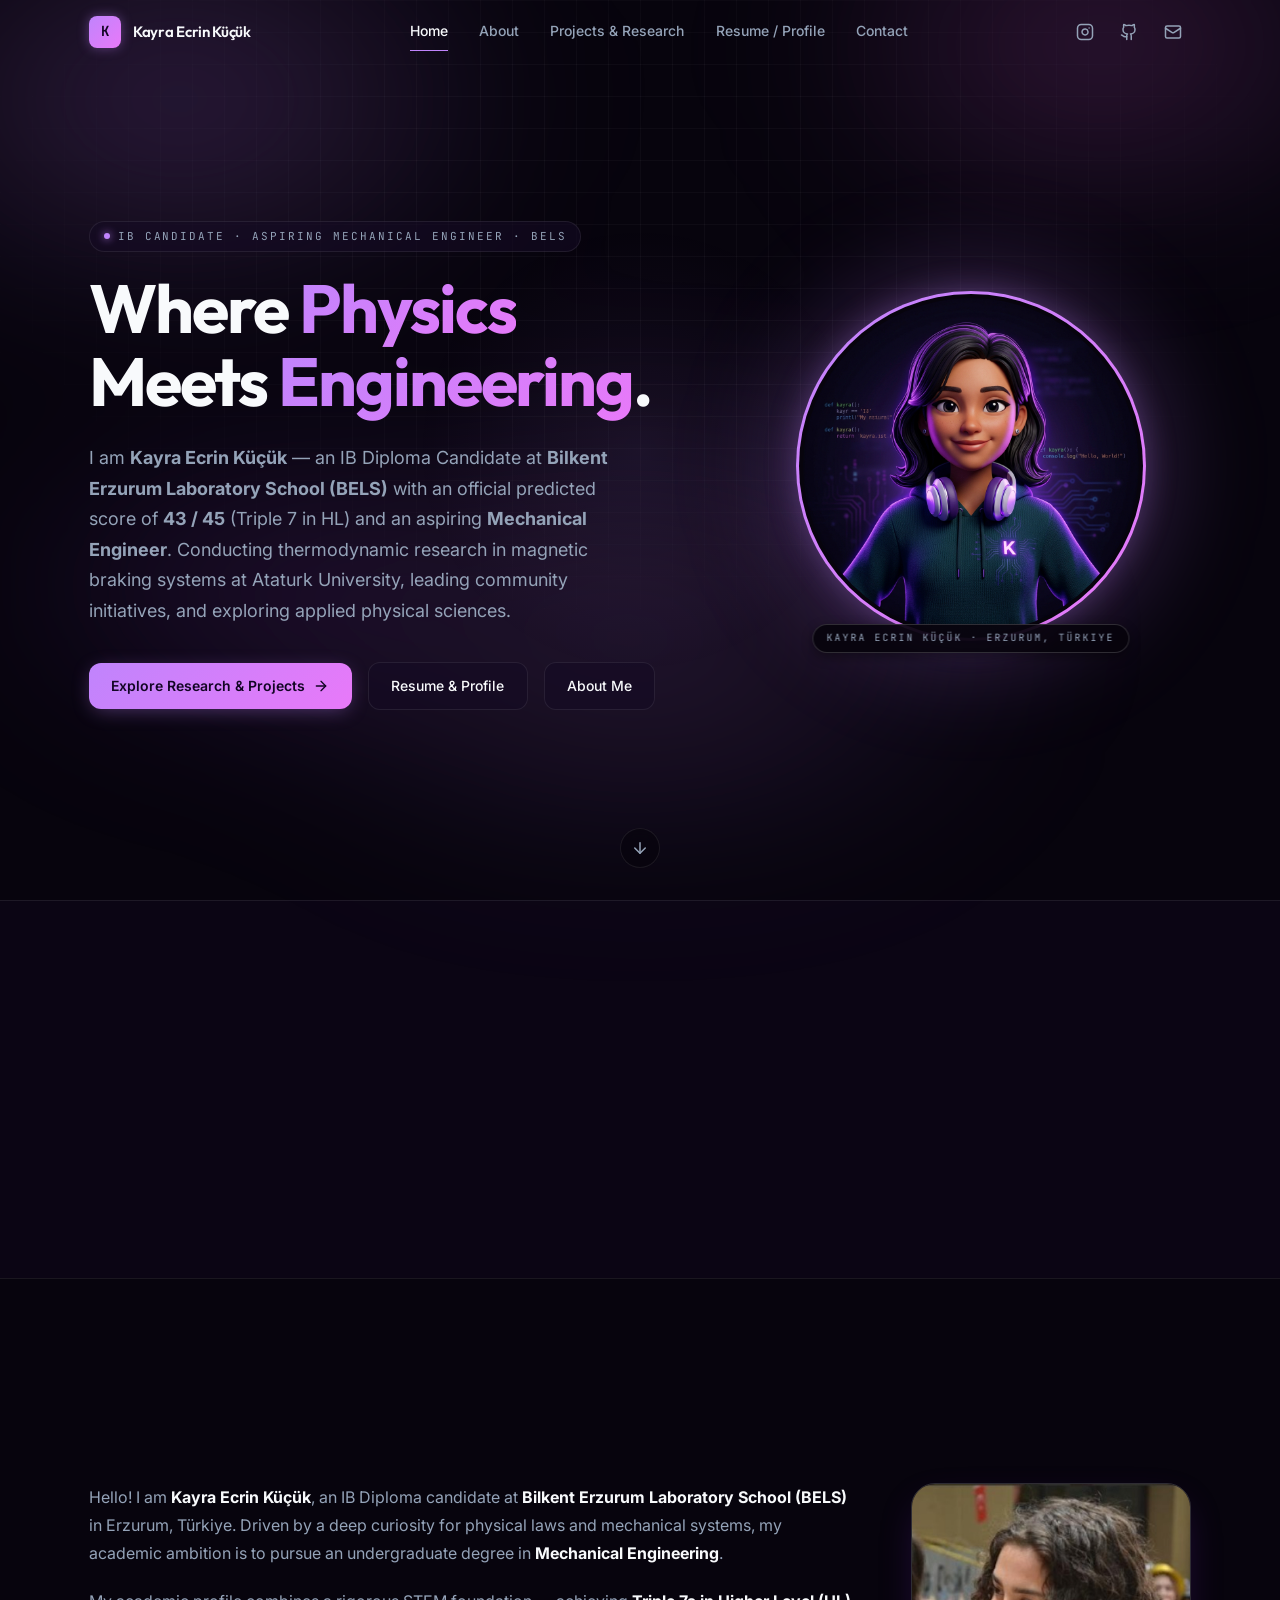
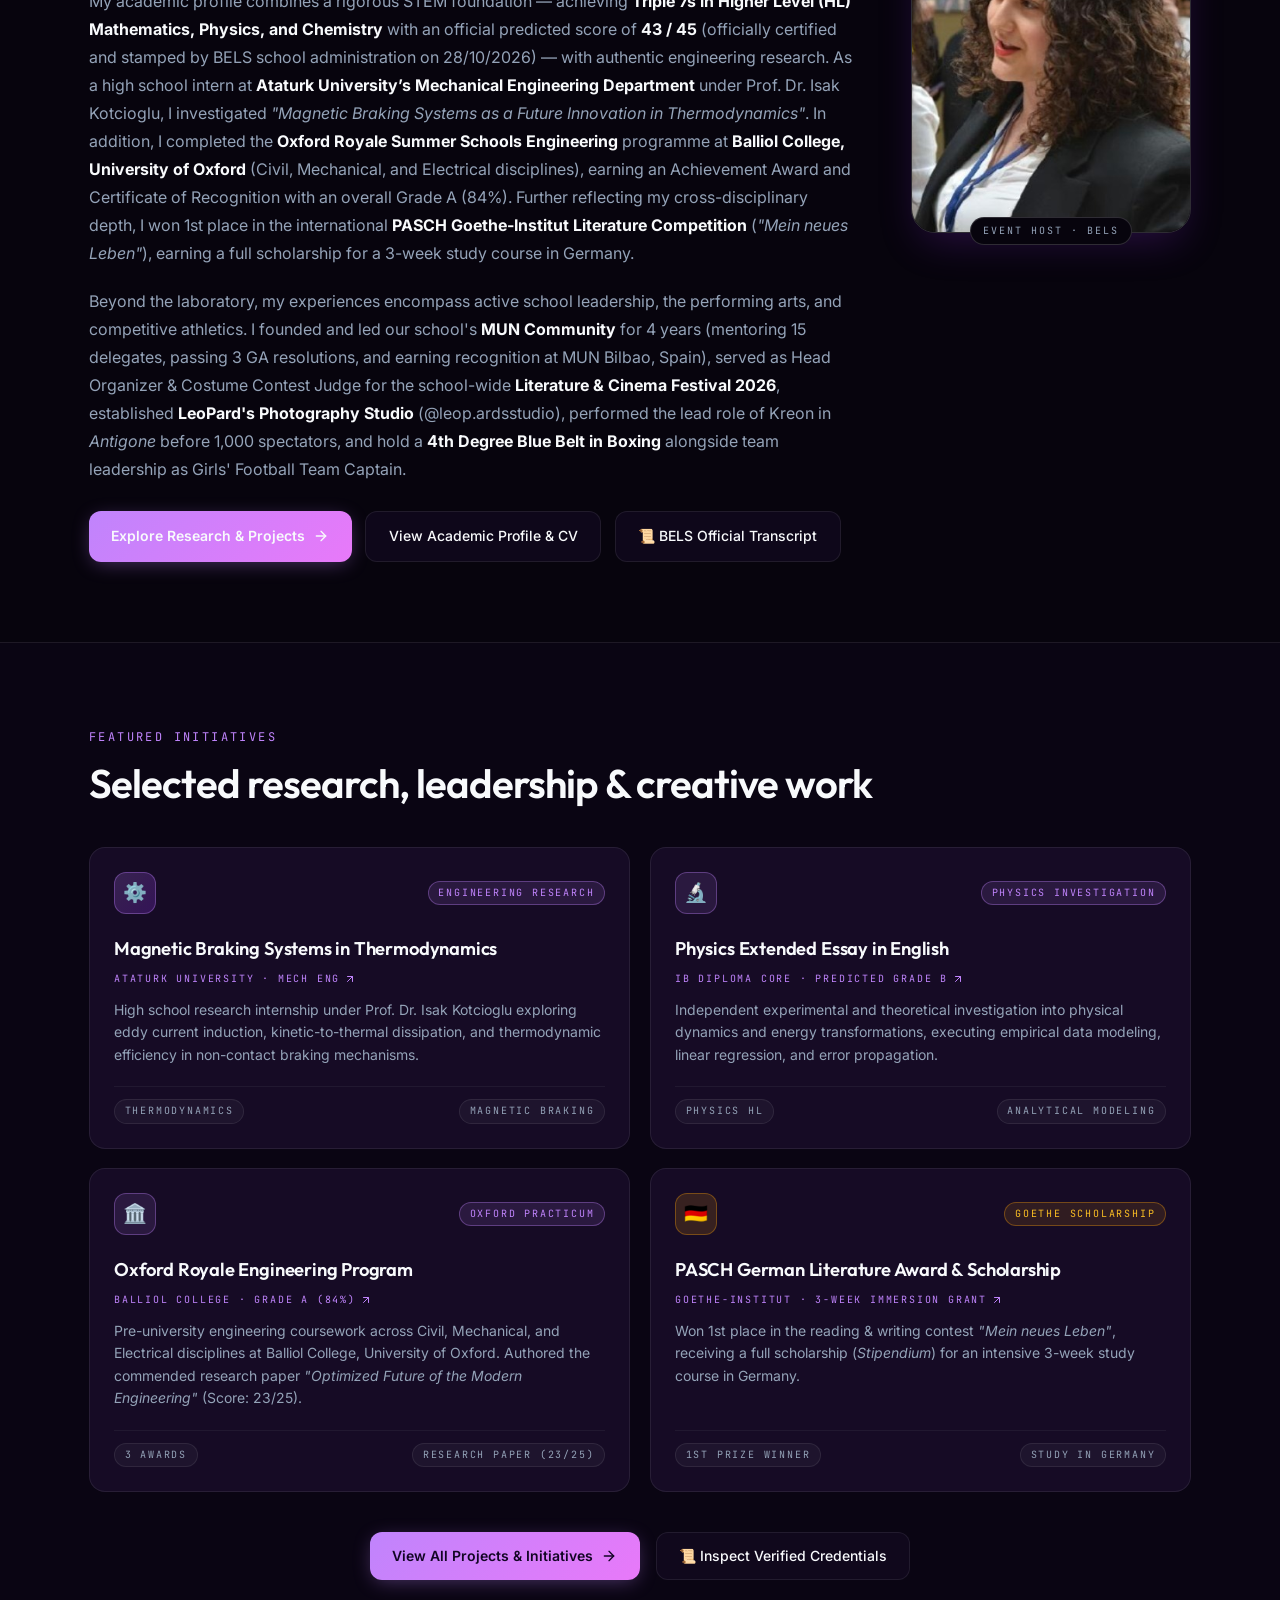
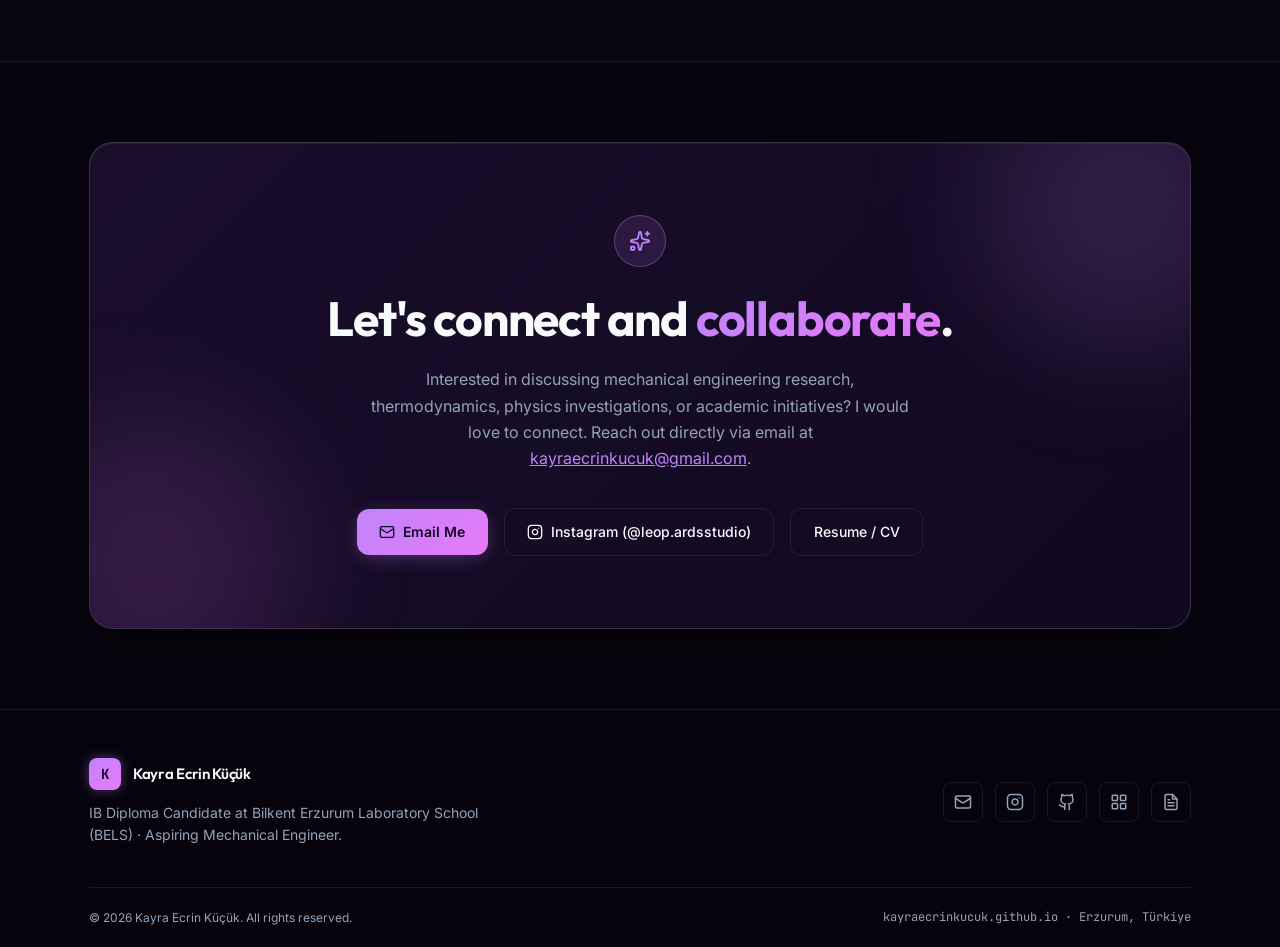
==== commit 51d841db: "new change" ====
--- a/index.html
+++ b/index.html
@@ -250,10 +250,10 @@
                             Hello! I am <strong>Kayra Ecrin Küçük</strong>, an IB Diploma candidate at <strong>Bilkent Erzurum Laboratory School (BELS)</strong> in Erzurum, Türkiye. Driven by a deep curiosity for physical laws and mechanical systems, my academic ambition is to pursue an undergraduate degree in <strong>Mechanical Engineering</strong>.
                         </p>
                         <p>
-                            My academic profile combines a rigorous STEM foundation — achieving <strong>Triple 7s in Higher Level (HL) Mathematics, Physics, and Chemistry</strong> with an official predicted score of <strong>43 / 45</strong> — with authentic engineering research. As a high school intern at <strong>Ataturk University’s Mechanical Engineering Department</strong> under Prof. Dr. Isak Kotcioglu, I investigated <em>"Magnetic Braking Systems as a Future Innovation in Thermodynamics"</em>. In addition, I completed the <strong>Oxford Royale Summer Schools Engineering</strong> programme at <strong>Balliol College, University of Oxford</strong> (Civil, Mechanical, and Electrical disciplines), earning an Achievement Award and Certificate of Recognition with an overall Grade A (84%). Further reflecting my cross-disciplinary depth, I won 1st place in the international <strong>PASCH Goethe-Institut Literature Competition</strong> (<em>"Mein neues Leben"</em>), earning a full scholarship for a 3-week study course in Germany.
+                            My academic profile combines a rigorous STEM foundation — achieving <strong>Triple 7s in Higher Level (HL) Mathematics, Physics, and Chemistry</strong> with an official predicted score of <strong>43 / 45</strong> (officially certified and stamped by BELS school administration on 28/10/2026) — with authentic engineering research. As a high school intern at <strong>Ataturk University’s Mechanical Engineering Department</strong> under Prof. Dr. Isak Kotcioglu, I investigated <em>"Magnetic Braking Systems as a Future Innovation in Thermodynamics"</em>. In addition, I completed the <strong>Oxford Royale Summer Schools Engineering</strong> programme at <strong>Balliol College, University of Oxford</strong> (Civil, Mechanical, and Electrical disciplines), earning an Achievement Award and Certificate of Recognition with an overall Grade A (84%). Further reflecting my cross-disciplinary depth, I won 1st place in the international <strong>PASCH Goethe-Institut Literature Competition</strong> (<em>"Mein neues Leben"</em>), earning a full scholarship for a 3-week study course in Germany.
                         </p>
                         <p>
-                            Beyond the laboratory, my experiences encompass active school leadership, the performing arts, and competitive athletics. I founded and led our school's <strong>MUN Community</strong> for 4 years (mentoring 15 delegates, passing 3 GA resolutions, and earning recognition at MUN Bilbao, Spain), established <strong>LeoPard's Photography Studio</strong> (@leop.ardsstudio) to connect amateur photographers internationally, performed the lead role of Kreon in <em>Antigone</em> before 1,000 spectators, and hold a <strong>4th Degree Blue Belt in Boxing</strong> alongside team leadership as Girls' Football Team Captain.
+                            Beyond the laboratory, my experiences encompass active school leadership, the performing arts, and competitive athletics. I founded and led our school's <strong>MUN Community</strong> for 4 years (mentoring 15 delegates, passing 3 GA resolutions, and earning recognition at MUN Bilbao, Spain), served as Head Organizer & Costume Contest Judge for the school-wide <strong>Literature & Cinema Festival 2026</strong>, established <strong>LeoPard's Photography Studio</strong> (@leop.ardsstudio), performed the lead role of Kreon in <em>Antigone</em> before 1,000 spectators, and hold a <strong>4th Degree Blue Belt in Boxing</strong> alongside team leadership as Girls' Football Team Captain.
                         </p>
                         <div style="padding-top: 0.5rem; display: flex; gap: 0.85rem; flex-wrap: wrap;">
                             <a href="projects.html" class="btn-primary">
@@ -268,7 +268,39 @@
                             <a href="resume.html" class="btn-secondary">
                                 <span>View Academic Profile & CV</span>
                             </a>
-                        </div>
+                            <button type="button" class="btn-secondary"
+                                data-cert-img="src/certificates/bels_ib_predicted_grades.jpg"
+                                data-cert-title="Official IB Diploma Predicted Grades Certificate (43 / 45)"
+                                data-cert-issuer="Bilkent Erzurum Laboratory School · Principal Dinçer Akış & Coordinator Selin Sethi"
+                                data-cert-date="28 October 2026"
+                                data-cert-pdf="docs/certificates/bels_ib_predicted_grades.pdf"
+                                data-cert-notes="Official certified and stamped transcript by Bilkent Erzurum Laboratory School (BELS) certifying Kayra Ecrin Küçük's IB predicted grades (43/45, Triple 7 in HL STEM: Math HL 7, Physics HL 7, Chemistry HL 7). Expected graduation June 2027.">
+                                <span>📜 BELS Official Transcript</span>
+                            </button>
+                        </div>
+                    </div>
+
+                    <div class="who-card-visual reveal">
+                        <div class="who-card-img-container" style="cursor: pointer;"
+                            data-cert-img="src/kayra_literature_festival.jpg"
+                            data-cert-title="Literature & Cinema Festival 2026 — Head Organizer & Judge"
+                            data-cert-issuer="Bilkent Erzurum Laboratory School (BELS)"
+                            data-cert-date="2026"
+                            data-cert-notes="Kayra Ecrin Küçük presiding as Head Organizer and Costume Contest Judge during the Bilkent Erzurum Literature & Cinema Festival.">
+                            <img src="src/kayra_literature_festival.jpg" alt="Kayra Ecrin Küçük presenting at Bilkent Erzurum Literature Festival" class="who-card-img" loading="lazy">
+                            <div class="cert-thumb-overlay">
+                                <span class="cert-overlay-action">
+                                    <svg xmlns="http://www.w3.org/2000/svg" width="14" height="14" viewBox="0 0 24 24" fill="none" stroke="currentColor" stroke-width="2" stroke-linecap="round" stroke-linejoin="round">
+                                        <circle cx="11" cy="11" r="8"></circle>
+                                        <line x1="21" y1="21" x2="16.65" y2="16.65"></line>
+                                        <line x1="11" y1="8" x2="11" y2="14"></line>
+                                        <line x1="8" y1="11" x2="14" y2="11"></line>
+                                    </svg>
+                                    <span>Expand Photo</span>
+                                </span>
+                            </div>
+                        </div>
+                        <div class="who-card-chip">Event Host · BELS</div>
                     </div>
                 </div>
             </div>
@@ -355,11 +387,11 @@
                                 </svg>
                             </span>
                             <p class="spotlight-desc">
-                                Pre-university engineering coursework across Civil, Mechanical, and Electrical disciplines at Balliol College, University of Oxford. Earned 3 awards, 84/100 Grade A, and high faculty praise.
+                                Pre-university engineering coursework across Civil, Mechanical, and Electrical disciplines at Balliol College, University of Oxford. Authored the commended research paper <em>"Optimized Future of the Modern Engineering"</em> (Score: 23/25).
                             </p>
                             <div class="spotlight-footer">
                                 <span class="tag-badge-muted">3 Awards</span>
-                                <span class="tag-badge-muted">Civil, Mech & Elec</span>
+                                <span class="tag-badge-muted">Research Paper (23/25)</span>
                             </div>
                         </a>
                     </div>
--- a/css/style.css
+++ b/css/style.css
@@ -796,7 +796,7 @@
 
 @media (min-width: 992px) {
     .who-grid {
-        grid-template-columns: 1fr 220px;
+        grid-template-columns: 1fr 280px;
         gap: 3.5rem;
     }
 }
@@ -817,8 +817,9 @@
 
 .who-card-visual {
     position: relative;
-    max-width: 220px;
+    max-width: 280px;
     margin: 0 auto;
+    width: 100%;
 }
 
 .who-card-img-container {
@@ -828,18 +829,28 @@
     overflow: hidden;
     border-radius: var(--radius-xl);
     border: 1px solid var(--border-strong);
-    box-shadow: var(--shadow-card);
+    box-shadow: 0 16px 40px -10px rgba(147, 51, 234, 0.25);
+    background-color: var(--card);
 }
 
 .who-card-img {
     width: 100%;
     height: 100%;
     object-fit: cover;
+    object-position: center 20%;
     transition: transform 0.4s ease;
 }
 
 .who-card-visual:hover .who-card-img {
     transform: scale(1.04);
+}
+
+.who-card-img-container:hover .cert-thumb-overlay {
+    opacity: 1;
+}
+
+.who-card-img-container:hover .cert-overlay-action {
+    transform: translateY(0);
 }
 
 .who-card-chip {
